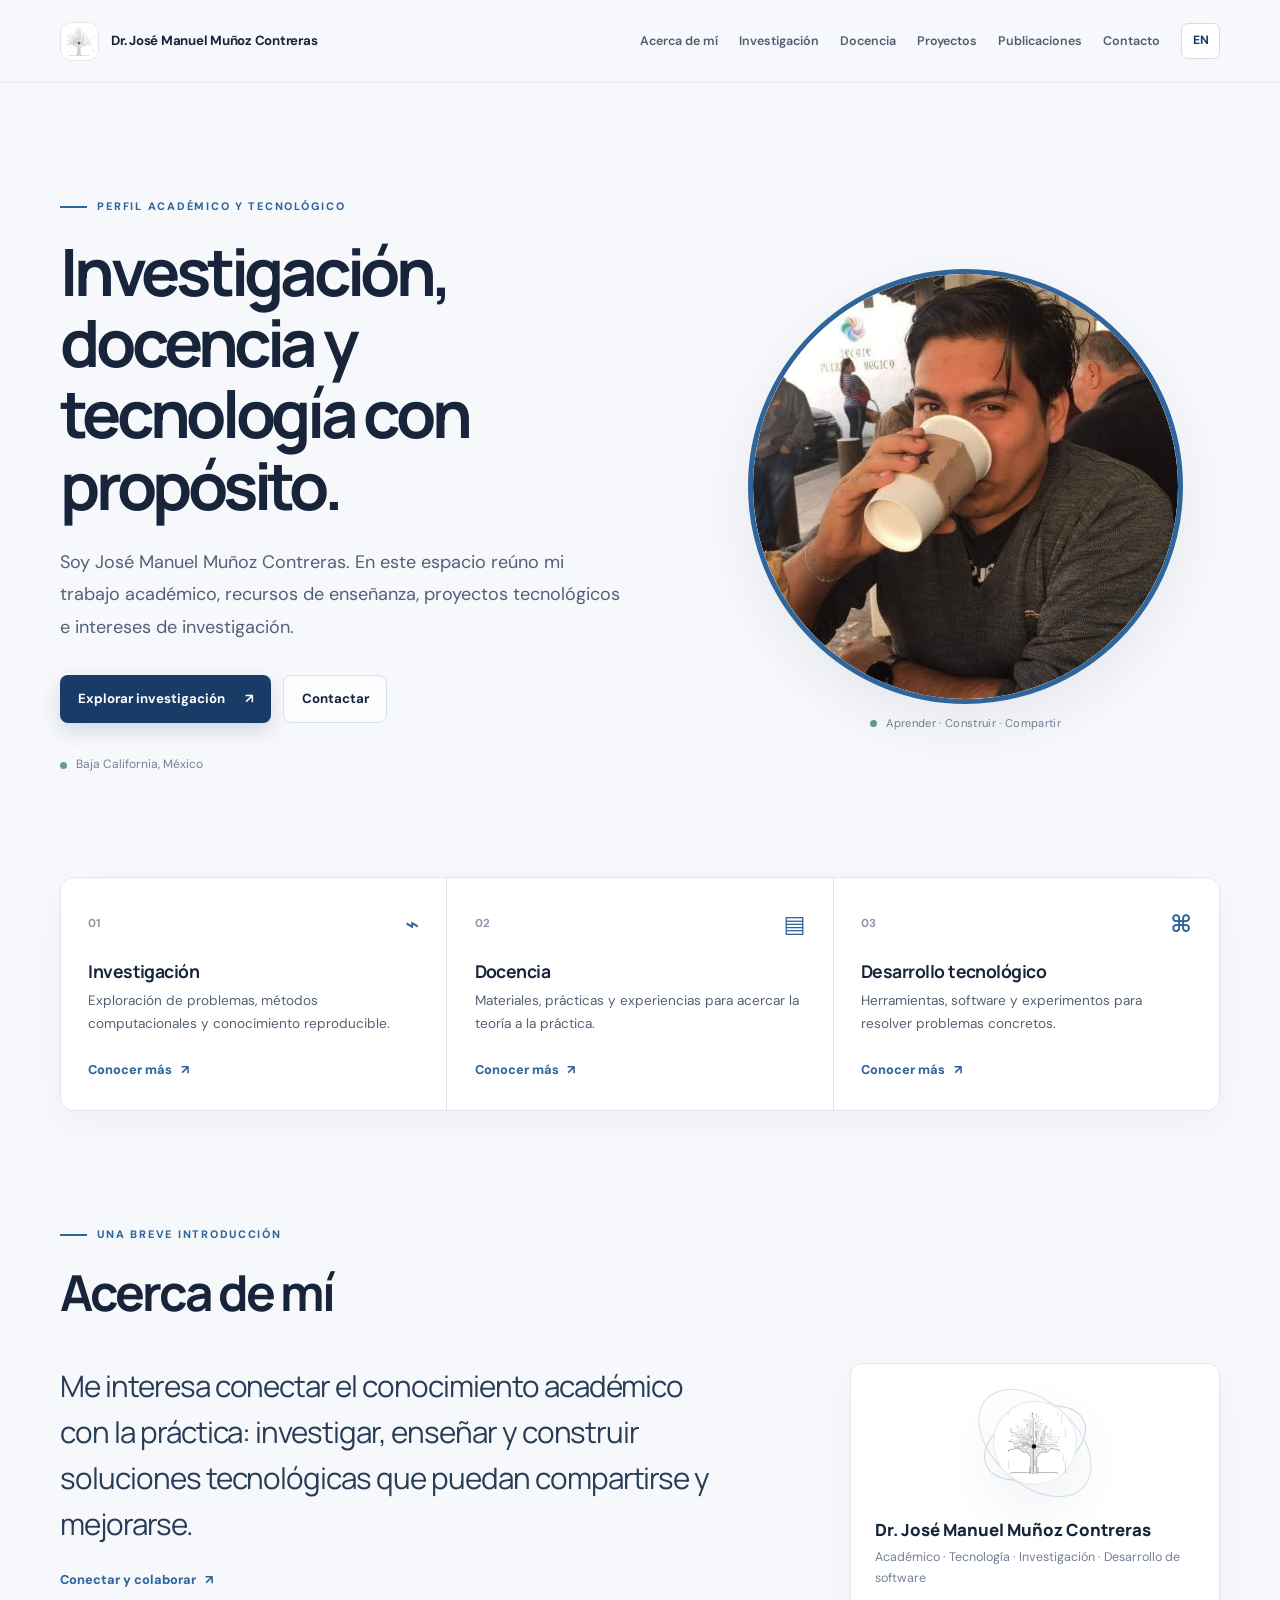
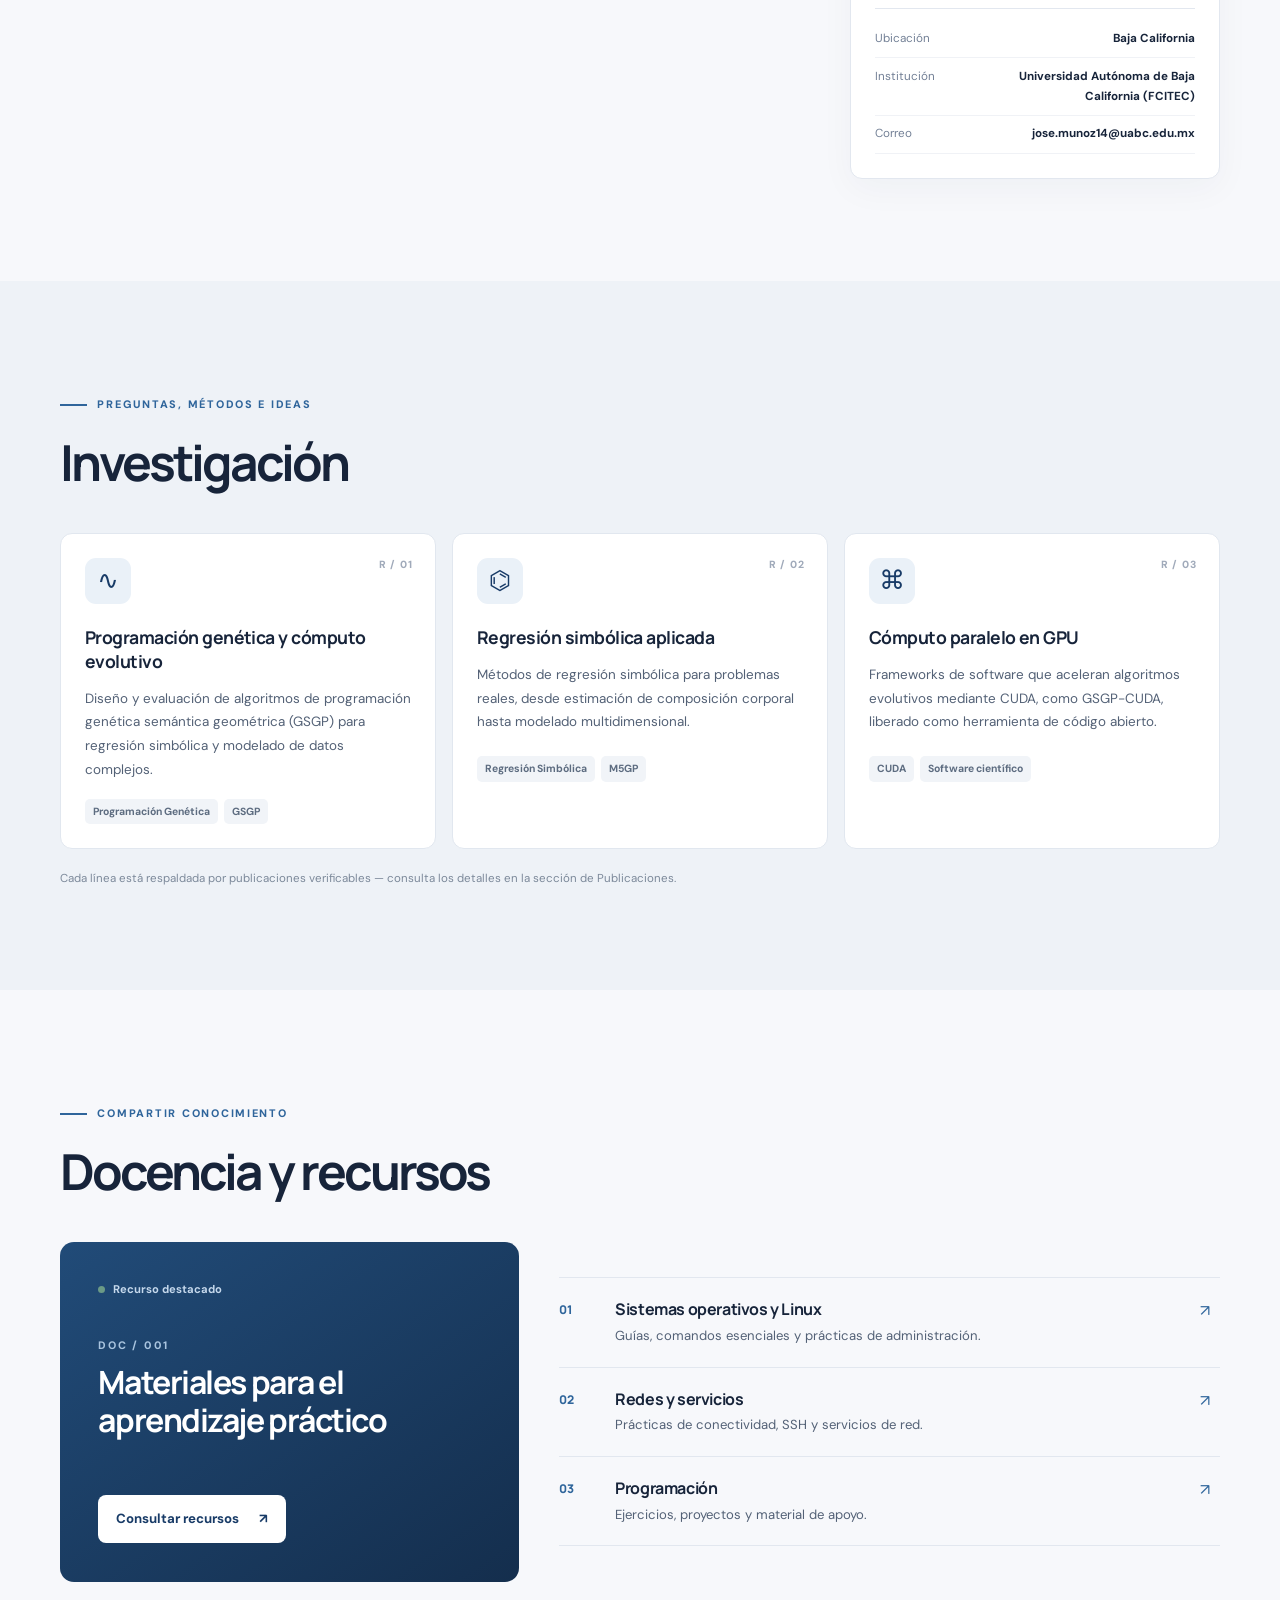
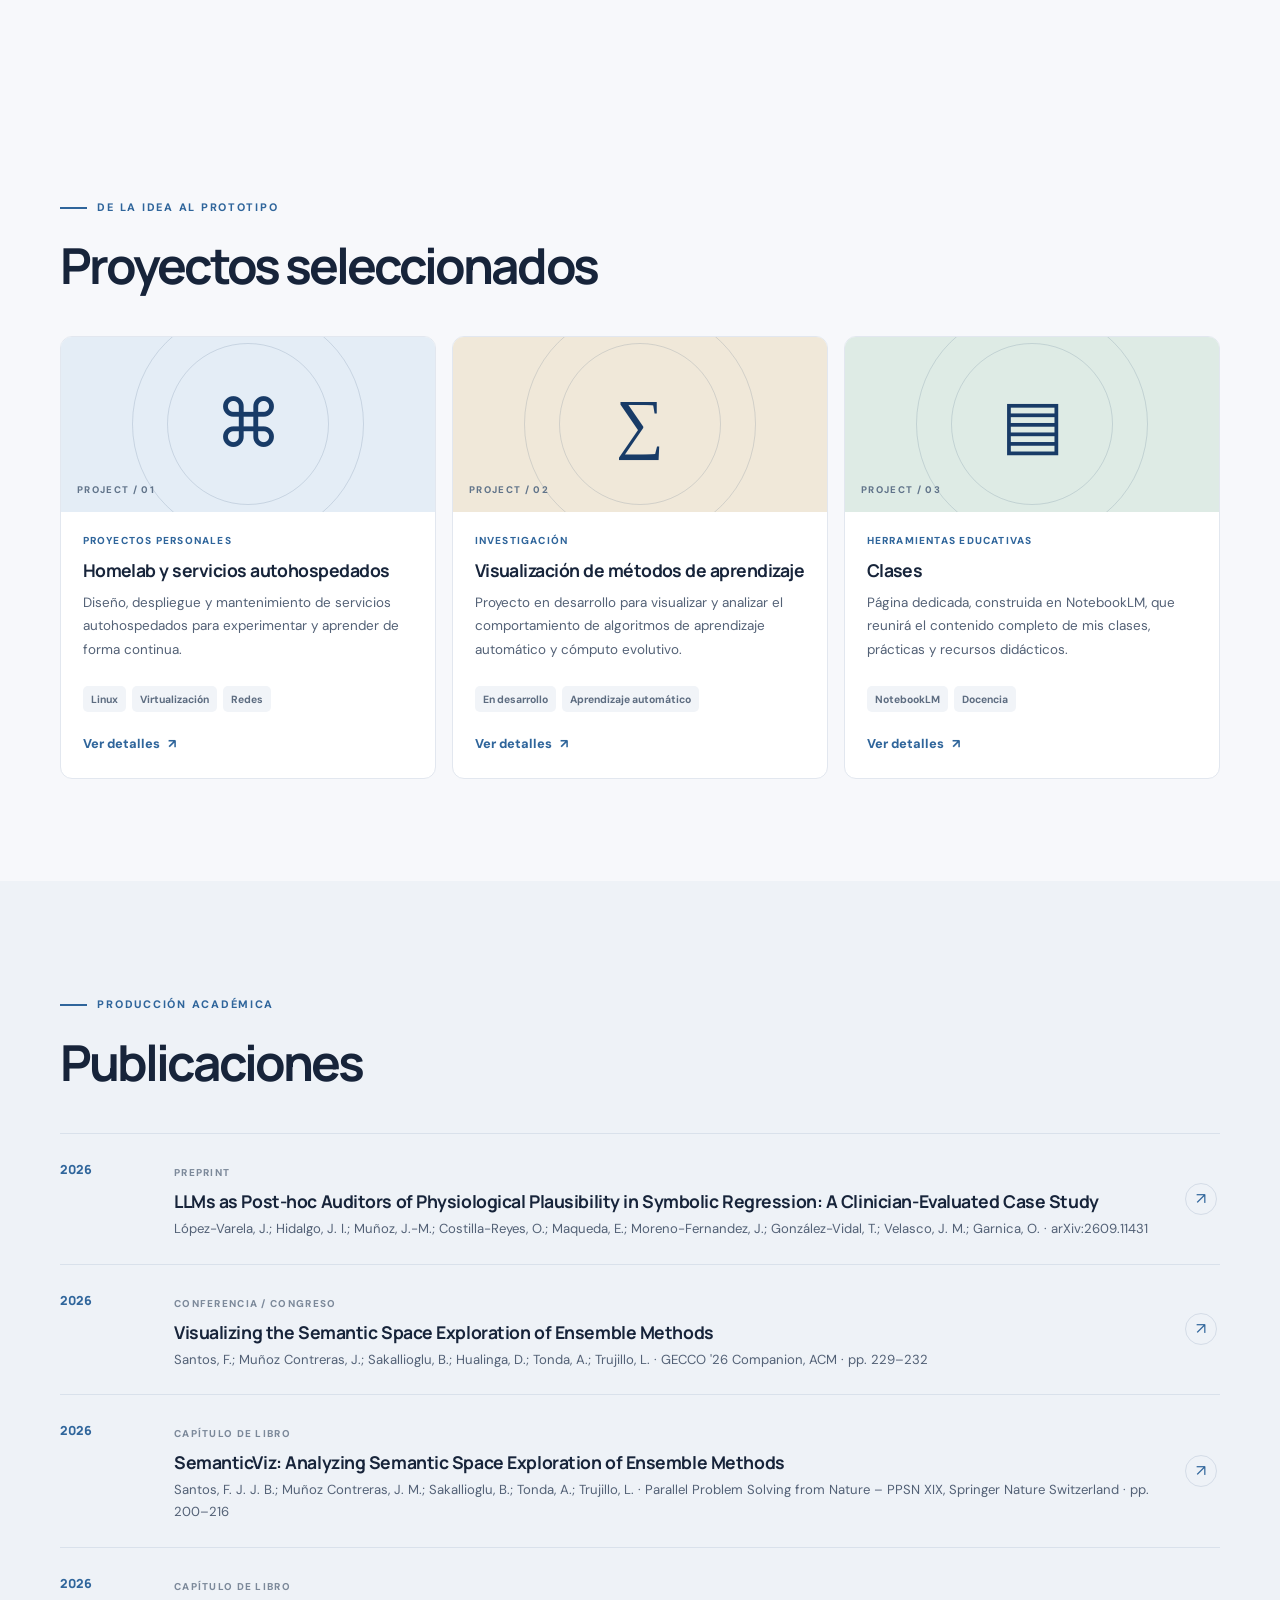
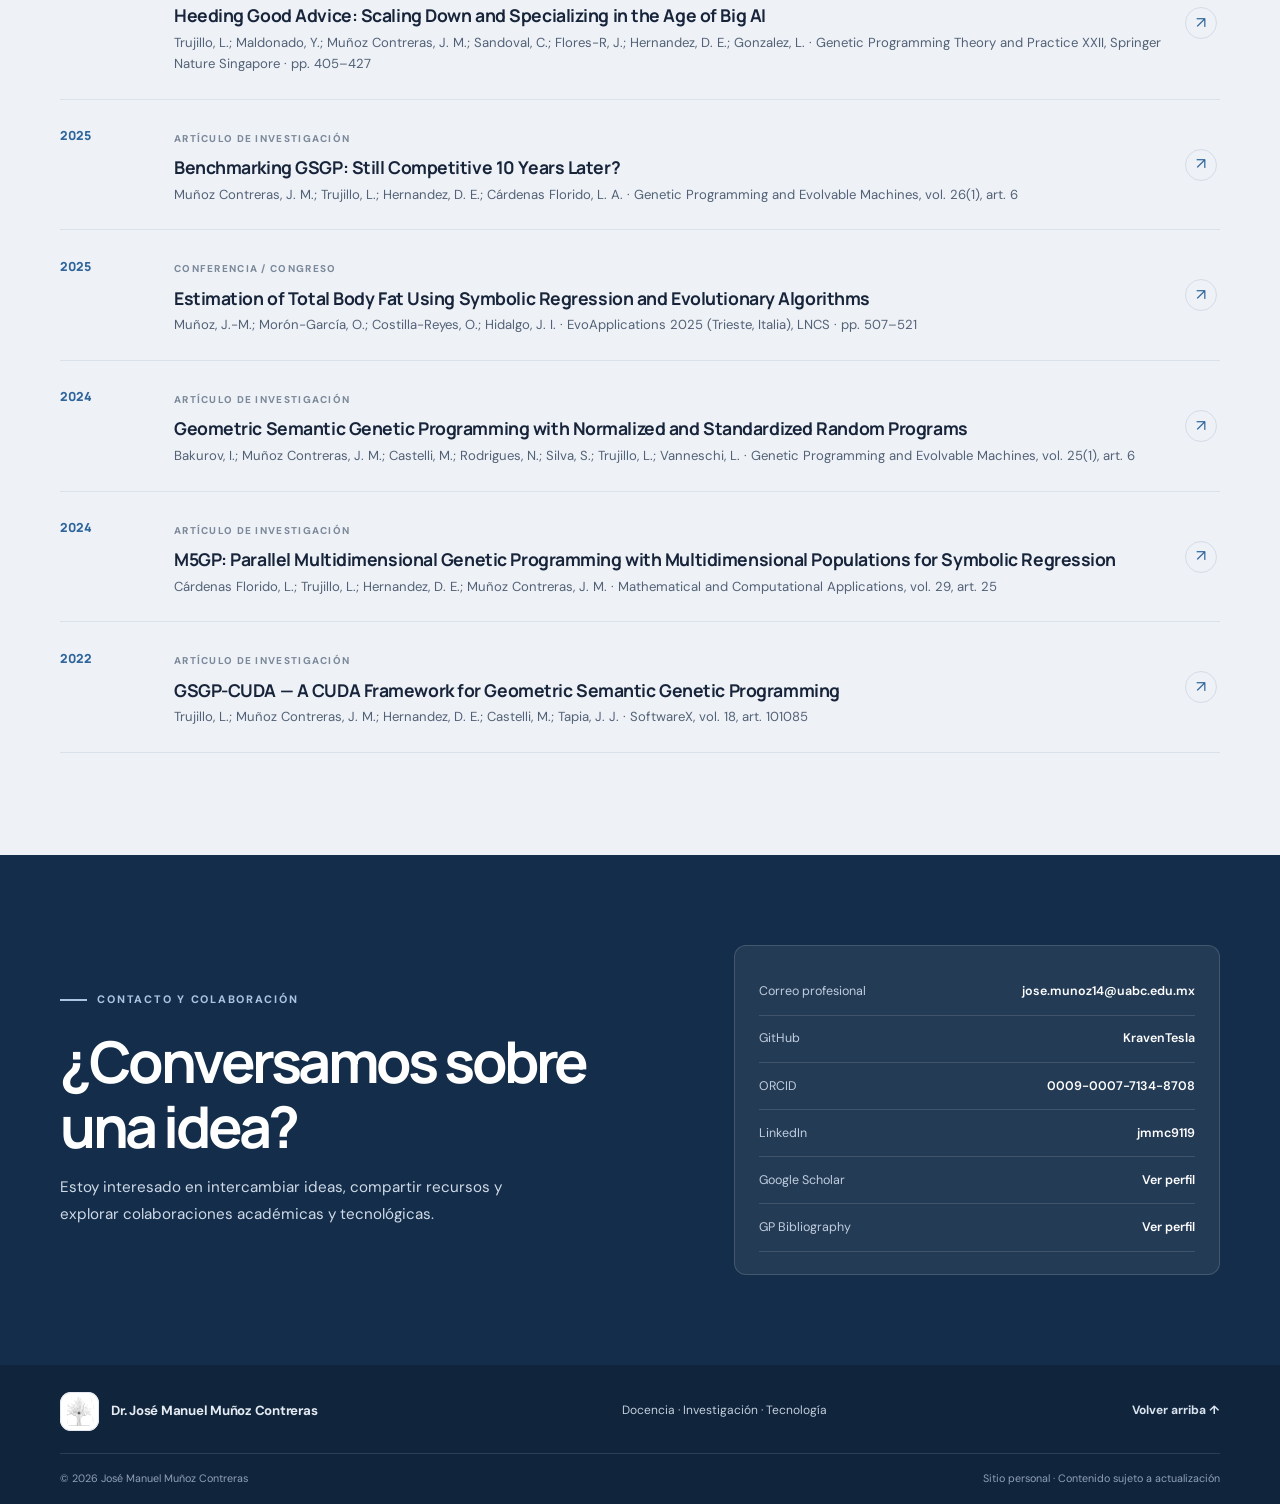
==== index.html @ 6b3ffa23 "Add files of my page" ====
<!doctype html>
<html lang="es">
<head>
  <meta charset="utf-8">
  <meta name="viewport" content="width=device-width, initial-scale=1">
  <meta name="description" content="Sitio académico personal de José Manuel Muñoz Contreras. Docencia, investigación, desarrollo y proyectos tecnológicos.">
  <meta name="theme-color" content="#f5f7fb">
  <link rel="icon" type="image/png" sizes="32x32" href="favicon-32.png">
  <link rel="icon" type="image/avif" href="logo.avif">
  <link rel="apple-touch-icon" href="apple-touch-icon.png">
  <title>José Manuel Muñoz Contreras | Académico e ingeniero</title>
  <link rel="preconnect" href="https://fonts.googleapis.com">
  <link rel="preconnect" href="https://fonts.gstatic.com" crossorigin>
  <link href="https://fonts.googleapis.com/css2?family=DM+Sans:wght@400;500;600;700&family=Manrope:wght@400;500;600;700;800&display=swap" rel="stylesheet">
  <link rel="stylesheet" href="styles.css">
  <script src="script.js" defer></script>
</head>
<body>
  <a class="skip-link" href="#main" data-i18n="skip">Saltar al contenido</a>
  <header class="site-header">
    <div class="nav-wrap">
      <a class="brand" href="#home" aria-label="Inicio">
        <img class="brand-mark" src="logo-square.png" alt="" width="39" height="39">
        <span class="brand-name"><b>Dr. José Manuel Muñoz Contreras</b></span>
      </a>
      <button class="menu-toggle" aria-label="Abrir menú" aria-expanded="false" aria-controls="primary-nav">
        <span></span><span></span><span></span>
      </button>
      <nav id="primary-nav" class="primary-nav" aria-label="Navegación principal">
        <a href="#about" data-i18n="navAbout">Acerca de mí</a>
        <a href="#research" data-i18n="navResearch">Investigación</a>
        <a href="#teaching" data-i18n="navTeaching">Docencia</a>
        <a href="#projects" data-i18n="navProjects">Proyectos</a>
        <a href="#publications" data-i18n="navPublications">Publicaciones</a>
        <a href="#contact" data-i18n="navContact">Contacto</a>
        <button id="language-toggle" class="language-toggle" type="button" aria-label="Switch language">EN</button>
      </nav>
    </div>
  </header>

  <main id="main">
    <section id="home" class="hero section-shell">
      <div class="hero-copy">
        <p class="eyebrow"><span class="eyebrow-line"></span><span data-i18n="heroEyebrow">Perfil académico y tecnológico</span></p>
        <h1 data-i18n="heroTitle">Investigación, docencia y tecnología con propósito.</h1>
        <p class="hero-lead" data-i18n="heroLead">Soy José Manuel Muñoz Contreras. En este espacio reúno mi trabajo académico, recursos de enseñanza, proyectos tecnológicos e intereses de investigación.</p>
        <div class="hero-actions">
          <a class="button button-primary" href="#research"><span data-i18n="exploreResearch">Explorar investigación</span><span aria-hidden="true">↗</span></a>
          <a class="button button-secondary" href="#contact" data-i18n="getInTouch">Contactar</a>
        </div>
        <div class="hero-meta">
          <span class="meta-dot"></span><span data-i18n="heroMeta">Baja California, México</span>
        </div>
      </div>
      <div class="hero-visual" aria-label="Fotografía de José Manuel Muñoz Contreras">
        <div class="visual-core visual-core-photo">
          <img class="hero-photo" src="jmmc.jpeg" alt="José Manuel Muñoz Contreras">
        </div>
        <div class="visual-note"><span class="note-dot"></span><span data-i18n="visualNote">Aprender · Construir · Compartir</span></div>
      </div>
    </section>

    <section class="pillars section-shell" aria-label="Áreas principales">
      <article class="pillar">
        <div class="pillar-top"><span class="pillar-number">01</span><span class="pillar-icon">⌁</span></div>
        <h2 data-i18n="pillar1Title">Investigación</h2>
        <p data-i18n="pillar1Text">Exploración de problemas, métodos computacionales y conocimiento reproducible.</p>
        <a href="#research" class="text-link"><span data-i18n="learnMore">Conocer más</span> <span>↗</span></a>
      </article>
      <article class="pillar">
        <div class="pillar-top"><span class="pillar-number">02</span><span class="pillar-icon">▤</span></div>
        <h2 data-i18n="pillar2Title">Docencia</h2>
        <p data-i18n="pillar2Text">Materiales, prácticas y experiencias para acercar la teoría a la práctica.</p>
        <a href="#teaching" class="text-link"><span data-i18n="learnMore">Conocer más</span> <span>↗</span></a>
      </article>
      <article class="pillar">
        <div class="pillar-top"><span class="pillar-number">03</span><span class="pillar-icon">⌘</span></div>
        <h2 data-i18n="pillar3Title">Desarrollo tecnológico</h2>
        <p data-i18n="pillar3Text">Herramientas, software y experimentos para resolver problemas concretos.</p>
        <a href="#projects" class="text-link"><span data-i18n="learnMore">Conocer más</span> <span>↗</span></a>
      </article>
    </section>

    <section id="about" class="content-section section-shell">
      <div class="section-heading">
        <p class="eyebrow"><span class="eyebrow-line"></span><span data-i18n="aboutEyebrow">Una breve introducción</span></p>
        <h2 data-i18n="aboutTitle">Acerca de mí</h2>
      </div>
      <div class="about-layout">
        <div class="about-main">
          <p class="large-copy" data-i18n="aboutLead">Me interesa conectar el conocimiento académico con la práctica: investigar, enseñar y construir soluciones tecnológicas que puedan compartirse y mejorarse.</p>
          <a class="text-link" href="#contact"><span data-i18n="connect">Conectar y colaborar</span> <span>↗</span></a>
        </div>
        <aside class="profile-panel">
          <div class="about-orbit" aria-hidden="true">
            <div class="orbit orbit-one"></div><div class="orbit orbit-two"></div>
            <div class="visual-core profile-badge">
              <img class="core-icon" src="logo-square.png" alt="Logotipo del sitio: árbol de circuitos">
            </div>
          </div>
          <p class="profile-name">Dr. José Manuel Muñoz Contreras</p>
          <p class="profile-role" data-i18n="profileRole">Académico · Tecnología · Investigación · Desarrollo de software</p>
          <div class="profile-rule"></div>
          <div class="profile-detail"><span data-i18n="locationLabel">Ubicación</span><b data-i18n="locationValue">Baja California</b></div>
          <div class="profile-detail"><span data-i18n="institutionLabel">Institución</span><b data-i18n="institutionValue">Universidad Autónoma de Baja California (FCITEC)</b></div>
          <div class="profile-detail"><span data-i18n="emailLabel">Correo</span><b><a href="mailto:jose.munoz14@uabc.edu.mx">jose.munoz14@uabc.edu.mx</a></b></div>
        </aside>
      </div>
    </section>

    <section id="research" class="content-section section-shell tinted-section">
      <div class="section-heading split-heading">
        <div><p class="eyebrow"><span class="eyebrow-line"></span><span data-i18n="researchEyebrow">Preguntas, métodos e ideas</span></p><h2 data-i18n="researchTitle">Investigación</h2></div>
      </div>
      <div class="research-grid">
        <article class="research-card">
          <span class="card-index">R / 01</span><div class="research-icon">∿</div>
          <h3 data-i18n="research1Title">Programación genética y cómputo evolutivo</h3>
          <p data-i18n="research1Text">Diseño y evaluación de algoritmos de programación genética semántica geométrica (GSGP) para regresión simbólica y modelado de datos complejos.</p>
          <div class="tag-list"><span>Programación Genética</span><span>GSGP</span></div>
        </article>
        <article class="research-card">
          <span class="card-index">R / 02</span><div class="research-icon">⌬</div>
          <h3 data-i18n="research2Title">Regresión simbólica aplicada</h3>
          <p data-i18n="research2Text">Métodos de regresión simbólica para problemas reales, desde estimación de composición corporal hasta modelado multidimensional.</p>
          <div class="tag-list"><span>Regresión Simbólica</span><span>M5GP</span></div>
        </article>
        <article class="research-card">
          <span class="card-index">R / 03</span><div class="research-icon">⌘</div>
          <h3 data-i18n="research3Title">Cómputo paralelo en GPU</h3>
          <p data-i18n="research3Text">Frameworks de software que aceleran algoritmos evolutivos mediante CUDA, como GSGP-CUDA, liberado como herramienta de código abierto.</p>
          <div class="tag-list"><span>CUDA</span><span>Software científico</span></div>
        </article>
      </div>
      <p class="section-footnote" data-i18n="researchFootnote">Cada línea está respaldada por publicaciones verificables — consulta los detalles en la sección de Publicaciones.</p>
    </section>

    <section id="teaching" class="content-section section-shell">
      <div class="section-heading">
        <p class="eyebrow"><span class="eyebrow-line"></span><span data-i18n="teachingEyebrow">Compartir conocimiento</span></p>
        <h2 data-i18n="teachingTitle">Docencia y recursos</h2>
      </div>
      <div class="teaching-layout">
        <div class="teaching-feature">
          <div class="feature-label"><span class="feature-dot"></span><span data-i18n="featuredResource">Recurso destacado</span></div>
          <p class="feature-code">DOC / 001</p>
          <h3 data-i18n="teachingFeatureTitle">Materiales para el aprendizaje práctico</h3>
          <a class="button button-light" href="#contact"><span data-i18n="viewResources">Consultar recursos</span><span>↗</span></a>
        </div>
        <div class="course-list">
          <article class="course-item"><span class="course-number">01</span><div><h3 data-i18n="course1Title">Sistemas operativos y Linux</h3><p data-i18n="course1Text">Guías, comandos esenciales y prácticas de administración.</p></div><span class="course-arrow">↗</span></article>
          <article class="course-item"><span class="course-number">02</span><div><h3 data-i18n="course2Title">Redes y servicios</h3><p data-i18n="course2Text">Prácticas de conectividad, SSH y servicios de red.</p></div><span class="course-arrow">↗</span></article>
          <article class="course-item"><span class="course-number">03</span><div><h3 data-i18n="course3Title">Programación</h3><p data-i18n="course3Text">Ejercicios, proyectos y material de apoyo.</p></div><span class="course-arrow">↗</span></article>
        </div>
      </div>
    </section>

    <section id="projects" class="content-section section-shell">
      <div class="section-heading split-heading">
        <div><p class="eyebrow"><span class="eyebrow-line"></span><span data-i18n="projectsEyebrow">De la idea al prototipo</span></p><h2 data-i18n="projectsTitle">Proyectos seleccionados</h2></div>
      </div>
      <div class="project-grid">
        <article class="project-card">
          <div class="project-visual project-visual-blue"><span class="project-glyph">⌘</span><span class="project-type">PROJECT / 01</span></div>
          <div class="project-body"><p class="project-category" data-i18n="projectCategory1">Proyectos personales</p><h3 data-i18n="project1Title">Homelab y servicios autohospedados</h3><p data-i18n="project1Text">Diseño, despliegue y mantenimiento de servicios autohospedados para experimentar y aprender de forma continua.</p><div class="tag-list"><span>Linux</span><span>Virtualización</span><span>Redes</span></div><a href="#contact" class="text-link"><span data-i18n="projectDetails">Ver detalles</span> <span>↗</span></a></div>
        </article>
        <article class="project-card">
          <div class="project-visual project-visual-sand"><span class="project-glyph">∑</span><span class="project-type">PROJECT / 02</span></div>
          <div class="project-body"><p class="project-category" data-i18n="projectCategory2">Investigación</p><h3 data-i18n="project2Title">Visualización de métodos de aprendizaje</h3><p data-i18n="project2Text">Proyecto en desarrollo para visualizar y analizar el comportamiento de algoritmos de aprendizaje automático y cómputo evolutivo.</p><div class="tag-list"><span>En desarrollo</span><span>Aprendizaje automático</span></div><a href="#contact" class="text-link"><span data-i18n="projectDetails">Ver detalles</span> <span>↗</span></a></div>
        </article>
        <article class="project-card">
          <div class="project-visual project-visual-green"><span class="project-glyph">▤</span><span class="project-type">PROJECT / 03</span></div>
          <div class="project-body"><p class="project-category" data-i18n="projectCategory3">Herramientas educativas</p><h3 data-i18n="project3Title">Clases</h3><p data-i18n="project3Text">Página dedicada, construida en NotebookLM, que reunirá el contenido completo de mis clases, prácticas y recursos didácticos.</p><div class="tag-list"><span>NotebookLM</span><span>Docencia</span></div><a href="#contact" class="text-link"><span data-i18n="projectDetails">Ver detalles</span> <span>↗</span></a></div>
        </article>
      </div>
    </section>

    <section id="publications" class="content-section section-shell tinted-section">
      <div class="section-heading split-heading">
        <div><p class="eyebrow"><span class="eyebrow-line"></span><span data-i18n="publicationsEyebrow">Producción académica</span></p><h2 data-i18n="publicationsTitle">Publicaciones</h2></div>
      </div>
      <div class="publication-list">
        <article class="publication-item"><div class="publication-year">2026</div><div class="publication-content"><span class="publication-kind" data-i18n="pubTypePreprint">PREPRINT</span><h3>LLMs as Post-hoc Auditors of Physiological Plausibility in Symbolic Regression: A Clinician-Evaluated Case Study</h3><p>López-Varela, J.; Hidalgo, J. I.; Muñoz, J.-M.; Costilla-Reyes, O.; Maqueda, E.; Moreno-Fernandez, J.; González-Vidal, T.; Velasco, J. M.; Garnica, O. · arXiv:2609.11431</p></div><a href="https://arxiv.org/abs/2609.11431" class="publication-link" aria-label="Enlace de publicación" target="_blank" rel="noopener">↗</a></article>
        <article class="publication-item"><div class="publication-year">2026</div><div class="publication-content"><span class="publication-kind" data-i18n="pubTypeConference">CONFERENCIA / CONGRESO</span><h3>Visualizing the Semantic Space Exploration of Ensemble Methods</h3><p>Santos, F.; Muñoz Contreras, J.; Sakallioglu, B.; Hualinga, D.; Tonda, A.; Trujillo, L. · GECCO '26 Companion, ACM · pp. 229–232</p></div><a href="https://doi.org/10.1145/3795101.3805402" class="publication-link" aria-label="Enlace de publicación" target="_blank" rel="noopener">↗</a></article>
        <article class="publication-item"><div class="publication-year">2026</div><div class="publication-content"><span class="publication-kind" data-i18n="pubTypeChapter">CAPÍTULO DE LIBRO</span><h3>SemanticViz: Analyzing Semantic Space Exploration of Ensemble Methods</h3><p>Santos, F. J. J. B.; Muñoz Contreras, J. M.; Sakallioglu, B.; Tonda, A.; Trujillo, L. · Parallel Problem Solving from Nature – PPSN XIX, Springer Nature Switzerland · pp. 200–216</p></div><a href="https://doi.org/10.1007/978-3-032-36229-2_13" class="publication-link" aria-label="Enlace de publicación" target="_blank" rel="noopener">↗</a></article>
        <article class="publication-item"><div class="publication-year">2026</div><div class="publication-content"><span class="publication-kind" data-i18n="pubTypeChapter">CAPÍTULO DE LIBRO</span><h3>Heeding Good Advice: Scaling Down and Specializing in the Age of Big AI</h3><p>Trujillo, L.; Maldonado, Y.; Muñoz Contreras, J. M.; Sandoval, C.; Flores-R, J.; Hernandez, D. E.; Gonzalez, L. · Genetic Programming Theory and Practice XXII, Springer Nature Singapore · pp. 405–427</p></div><a href="https://doi.org/10.1007/978-981-95-6398-2_20" class="publication-link" aria-label="Enlace de publicación" target="_blank" rel="noopener">↗</a></article>
        <article class="publication-item"><div class="publication-year">2025</div><div class="publication-content"><span class="publication-kind" data-i18n="pubTypeArticle">ARTÍCULO DE INVESTIGACIÓN</span><h3>Benchmarking GSGP: Still Competitive 10 Years Later?</h3><p>Muñoz Contreras, J. M.; Trujillo, L.; Hernandez, D. E.; Cárdenas Florido, L. A. · Genetic Programming and Evolvable Machines, vol. 26(1), art. 6</p></div><a href="https://doi.org/10.1007/s10710-024-09504-3" class="publication-link" aria-label="Enlace de publicación" target="_blank" rel="noopener">↗</a></article>
        <article class="publication-item"><div class="publication-year">2025</div><div class="publication-content"><span class="publication-kind" data-i18n="pubTypeConference">CONFERENCIA / CONGRESO</span><h3>Estimation of Total Body Fat Using Symbolic Regression and Evolutionary Algorithms</h3><p>Muñoz, J.-M.; Morón-García, O.; Costilla-Reyes, O.; Hidalgo, J. I. · EvoApplications 2025 (Trieste, Italia), LNCS · pp. 507–521</p></div><a href="https://doi.org/10.1007/978-3-031-90065-5_31" class="publication-link" aria-label="Enlace de publicación" target="_blank" rel="noopener">↗</a></article>
        <article class="publication-item"><div class="publication-year">2024</div><div class="publication-content"><span class="publication-kind" data-i18n="pubTypeArticle">ARTÍCULO DE INVESTIGACIÓN</span><h3>Geometric Semantic Genetic Programming with Normalized and Standardized Random Programs</h3><p>Bakurov, I.; Muñoz Contreras, J. M.; Castelli, M.; Rodrigues, N.; Silva, S.; Trujillo, L.; Vanneschi, L. · Genetic Programming and Evolvable Machines, vol. 25(1), art. 6</p></div><a href="https://doi.org/10.1007/s10710-024-09479-1" class="publication-link" aria-label="Enlace de publicación" target="_blank" rel="noopener">↗</a></article>
        <article class="publication-item"><div class="publication-year">2024</div><div class="publication-content"><span class="publication-kind" data-i18n="pubTypeArticle">ARTÍCULO DE INVESTIGACIÓN</span><h3>M5GP: Parallel Multidimensional Genetic Programming with Multidimensional Populations for Symbolic Regression</h3><p>Cárdenas Florido, L.; Trujillo, L.; Hernandez, D. E.; Muñoz Contreras, J. M. · Mathematical and Computational Applications, vol. 29, art. 25</p></div><a href="https://doi.org/10.3390/mca29020025" class="publication-link" aria-label="Enlace de publicación" target="_blank" rel="noopener">↗</a></article>
        <article class="publication-item"><div class="publication-year">2022</div><div class="publication-content"><span class="publication-kind" data-i18n="pubTypeArticle">ARTÍCULO DE INVESTIGACIÓN</span><h3>GSGP-CUDA — A CUDA Framework for Geometric Semantic Genetic Programming</h3><p>Trujillo, L.; Muñoz Contreras, J. M.; Hernandez, D. E.; Castelli, M.; Tapia, J. J. · SoftwareX, vol. 18, art. 101085</p></div><a href="https://doi.org/10.1016/j.softx.2022.101085" class="publication-link" aria-label="Enlace de publicación" target="_blank" rel="noopener">↗</a></article>
      </div>
    </section>

    <section id="contact" class="contact-section section-shell">
      <div class="contact-copy">
        <p class="eyebrow eyebrow-light"><span class="eyebrow-line"></span><span data-i18n="contactEyebrow">Contacto y colaboración</span></p>
        <h2 data-i18n="contactTitle">¿Conversamos sobre una idea?</h2>
        <p data-i18n="contactText">Estoy interesado en intercambiar ideas, compartir recursos y explorar colaboraciones académicas y tecnológicas.</p>
      </div>
      <div class="contact-panel">
        <div class="contact-row"><span data-i18n="contactEmailLabel">Correo profesional</span><b><a href="mailto:jose.munoz14@uabc.edu.mx">jose.munoz14@uabc.edu.mx</a></b></div>
        <div class="contact-row"><span>GitHub</span><b><a href="https://github.com/KravenTesla" target="_blank" rel="noopener">KravenTesla</a></b></div>
        <div class="contact-row"><span>ORCID</span><b><a href="https://orcid.org/0009-0007-7134-8708" target="_blank" rel="noopener">0009-0007-7134-8708</a></b></div>
        <div class="contact-row"><span>LinkedIn</span><b><a href="https://mx.linkedin.com/in/jmmc9119" target="_blank" rel="noopener">jmmc9119</a></b></div>
        <div class="contact-row"><span>Google Scholar</span><b><a href="https://scholar.google.com/citations?user=FcmX2hYAAAAJ" target="_blank" rel="noopener">Ver perfil</a></b></div>
        <div class="contact-row"><span>GP Bibliography</span><b><a href="https://gpbib.cs.ucl.ac.uk/gp-html/JoseManuelMunozContreras.html" target="_blank" rel="noopener">Ver perfil</a></b></div>
      </div>
    </section>
  </main>

  <footer class="site-footer">
    <div class="footer-inner"><a class="brand footer-brand" href="#home"><img class="brand-mark" src="logo-square.png" alt="" width="39" height="39"><span class="brand-name"><b>Dr. José Manuel Muñoz Contreras</b></span></a><p data-i18n="footerText">Docencia · Investigación · Tecnología</p><a href="#home" class="back-top"><span data-i18n="backTop">Volver arriba</span> ↑</a></div>
    <div class="footer-bottom"><span>© <span id="current-year"></span> José Manuel Muñoz Contreras</span><span data-i18n="footerDisclaimer">Sitio personal · Contenido sujeto a actualización</span></div>
  </footer>
</body>
</html>
---- styles.css ----
:root {
  --ink: #17243a;
  --ink-soft: #536176;
  --muted: #738096;
  --paper: #f7f8fb;
  --white: #ffffff;
  --line: #e2e7ef;
  --navy: #183b67;
  --blue: #2f659b;
  --blue-soft: #eaf1f8;
  --sand: #f0e8d9;
  --green: #dcebe4;
  --serif: Georgia, "Times New Roman", serif;
  --sans: "DM Sans", system-ui, sans-serif;
  --display: "Manrope", "DM Sans", sans-serif;
  --shadow: 0 20px 55px rgba(25, 47, 77, .08);
}
* { box-sizing: border-box; }
html { scroll-behavior: smooth; scroll-padding-top: 92px; }
body { margin: 0; overflow-x: hidden; color: var(--ink); background: var(--paper); font-family: var(--sans); line-height: 1.65; -webkit-font-smoothing: antialiased; }
a { color: inherit; text-decoration: none; }
button { font: inherit; }
::selection { background: #d8e6f4; color: var(--ink); }
.skip-link { position: absolute; left: 1rem; top: -4rem; z-index: 100; background: white; padding: .75rem 1rem; border-radius: .5rem; }
.skip-link:focus { top: 1rem; }
.site-header { position: sticky; top: 0; z-index: 50; background: rgba(247,248,251,.92); border-bottom: 1px solid rgba(226,231,239,.8); backdrop-filter: blur(18px); }
.nav-wrap, .section-shell, .footer-inner, .footer-bottom { width: min(1160px, calc(100% - 48px)); margin-inline: auto; }
.nav-wrap { min-height: 82px; display: flex; align-items: center; justify-content: space-between; gap: 2rem; }
.brand { display: inline-flex; align-items: center; gap: .75rem; flex-shrink: 0; }
.brand-mark { width: 39px; height: 39px; padding: 5px; background: var(--white); border-radius: 11px; box-shadow: inset 0 0 0 1px var(--line); object-fit: contain; }
.brand-name { display: grid; font-size: .77rem; line-height: 1.35; letter-spacing: -.02em; color: #536176; }
.brand-name b { font-size: .83rem; color: var(--ink); font-weight: 700; }
.primary-nav { display: flex; align-items: center; gap: clamp(.75rem, 1.65vw, 1.55rem); }
.primary-nav a { color: #4e5d72; font-size: .78rem; font-weight: 600; transition: color .2s; }
.primary-nav a:hover, .primary-nav a:focus-visible { color: var(--blue); }
.language-toggle { border: 1px solid #d4dce7; background: white; border-radius: 7px; padding: .42rem .65rem; color: var(--navy); font-size: .75rem; font-weight: 800; cursor: pointer; }
.menu-toggle { display: none; }
.hero { display: grid; grid-template-columns: 1.05fr .95fr; align-items: center; gap: clamp(3rem, 7vw, 6.5rem); padding-top: clamp(5rem, 9vw, 8.5rem); padding-bottom: clamp(5rem, 8vw, 7rem); min-height: 620px; }
.eyebrow { display: flex; align-items: center; gap: .65rem; margin: 0 0 1.25rem; color: var(--blue); text-transform: uppercase; font-size: .68rem; font-weight: 800; letter-spacing: .16em; }
.eyebrow-line { display: inline-block; width: 27px; height: 2px; background: currentColor; }
.hero h1 { max-width: 670px; margin: 0; font-family: var(--display); font-size: clamp(2.75rem, 5.1vw, 4.75rem); line-height: 1.09; letter-spacing: -.065em; font-weight: 700; }
.hero-lead { max-width: 560px; margin: 1.55rem 0 0; color: var(--ink-soft); font-size: clamp(1rem, 1.5vw, 1.13rem); line-height: 1.8; }
.hero-actions { display: flex; flex-wrap: wrap; gap: .75rem; margin-top: 2rem; }
.button { display: inline-flex; align-items: center; justify-content: center; gap: 1.25rem; min-height: 48px; padding: .75rem 1.1rem; border-radius: 8px; font-size: .83rem; font-weight: 700; transition: transform .2s, box-shadow .2s, background .2s; }
.button:hover { transform: translateY(-2px); }
.button-primary { background: var(--navy); color: white; box-shadow: 0 8px 20px rgba(24,59,103,.16); }
.button-primary:hover { background: #214e7e; box-shadow: 0 12px 26px rgba(24,59,103,.2); }
.button-secondary { border: 1px solid #d8e0e9; background: rgba(255,255,255,.6); color: var(--ink); }
.hero-meta { display: flex; align-items: center; gap: .55rem; margin-top: 2rem; color: var(--muted); font-size: .75rem; }
.meta-dot, .feature-dot, .note-dot { display: inline-block; width: 7px; height: 7px; border-radius: 50%; background: #6b9a86; }
.hero-visual { position: relative; min-height: clamp(380px, 40vw, 520px); display: grid; place-items: center; isolation: isolate; }
.visual-core { position: relative; z-index: 2; width: 168px; height: 168px; border-radius: 50%; display: flex; align-items: center; justify-content: center; background: var(--white); box-shadow: var(--shadow), inset 0 0 0 1px var(--line); }
.core-icon { width: 74%; height: 74%; object-fit: contain; }
.visual-core-photo { width: clamp(280px, 34vw, 460px); height: clamp(280px, 34vw, 460px); border: 5px solid var(--blue); box-shadow: var(--shadow); overflow: hidden; }
.hero-photo { width: 100%; height: 100%; object-fit: cover; border-radius: 50%; display: block; }
.visual-note { position: absolute; bottom: 2%; display: flex; align-items: center; gap: .55rem; color: var(--muted); font-size: .7rem; letter-spacing: .03em; }
.about-orbit { position: relative; width: 110px; height: 110px; margin: 0 auto 1.1rem; display: grid; place-items: center; isolation: isolate; }
.orbit { position: absolute; border: 1px solid #c7d6e6; border-radius: 50%; transform: rotate(-25deg); }
.about-orbit .orbit-one { width: 108px; height: 66px; }
.about-orbit .orbit-two { width: 132px; height: 84px; transform: rotate(42deg); border-color: #d8e1ec; }
.about-orbit .profile-badge { width: 84px; height: 84px; }
@media (prefers-reduced-motion: no-preference) {
  .about-orbit .orbit-one { animation: orbit-spin-one 18s linear infinite; }
  .about-orbit .orbit-two { animation: orbit-spin-two 24s linear infinite; }
}
@keyframes orbit-spin-one { from { transform: rotate(-25deg); } to { transform: rotate(335deg); } }
@keyframes orbit-spin-two { from { transform: rotate(42deg); } to { transform: rotate(-318deg); } }
.pillars { display: grid; grid-template-columns: repeat(3, 1fr); gap: 1px; background: var(--line); border: 1px solid var(--line); border-radius: 14px; overflow: hidden; box-shadow: 0 12px 35px rgba(25,47,77,.04); }
.pillar { padding: 1.65rem 1.7rem 1.75rem; background: white; min-height: 220px; }
.pillar-top { display: flex; align-items: center; justify-content: space-between; color: #8a96a8; font-size: .72rem; font-weight: 700; }
.pillar-icon { font-size: 1.45rem; color: var(--blue); }
.pillar h2 { margin: 1rem 0 .45rem; font: 700 1.1rem var(--display); letter-spacing: -.03em; }
.pillar p { min-height: 48px; margin: 0 0 1.1rem; color: var(--ink-soft); font-size: .85rem; line-height: 1.65; }
.text-link { display: inline-flex; align-items: center; gap: .55rem; color: var(--blue); font-size: .8rem; font-weight: 800; }
.text-link span:last-child { transition: transform .2s; }
.text-link:hover span:last-child { transform: translate(3px,-3px); }
.content-section { padding-top: clamp(5rem, 9vw, 8rem); padding-bottom: clamp(5rem, 8vw, 7rem); }
.section-heading { max-width: 690px; margin-bottom: 2.6rem; }
.section-heading h2 { margin: 0; font: 700 clamp(2rem, 4vw, 3.1rem)/1.15 var(--display); letter-spacing: -.06em; }
.section-intro { max-width: 480px; margin: .9rem 0 0; color: var(--ink-soft); font-size: .95rem; line-height: 1.8; }
.split-heading { max-width: none; display: flex; align-items: end; justify-content: space-between; gap: 2rem; }
.split-heading .section-intro { margin: 0 0 .25rem; }
.about-layout { display: grid; grid-template-columns: 1.3fr .7fr; gap: clamp(3rem, 8vw, 8rem); align-items: start; }
.about-main { max-width: 660px; }
.large-copy { margin: 0 0 1.2rem; color: #273c57; font: 400 clamp(1.35rem, 2.5vw, 1.85rem)/1.55 var(--display); letter-spacing: -.035em; }
.about-main > p:not(.large-copy) { margin: 0 0 1.5rem; color: var(--ink-soft); line-height: 1.9; font-size: .94rem; }
.profile-panel { padding: 1.5rem; background: white; border: 1px solid var(--line); border-radius: 12px; box-shadow: 0 10px 35px rgba(25,47,77,.04); }
.profile-name { margin: 0; font-weight: 800; font-family: var(--display); font-size: 1.05rem; }
.profile-role { margin: .25rem 0 1.2rem; color: var(--muted); font-size: .78rem; }
.profile-rule { height: 1px; background: var(--line); margin-bottom: .75rem; }
.profile-detail { display: flex; justify-content: space-between; gap: 1rem; padding: .55rem 0; font-size: .73rem; border-bottom: 1px solid #f0f2f6; }
.profile-detail span { color: var(--muted); }
.profile-detail b { max-width: 62%; text-align: right; font-weight: 700; overflow-wrap: anywhere; }
.tinted-section { background: #eef2f7; width: 100%; max-width: none; padding-left: max(24px, calc((100% - 1160px) / 2)); padding-right: max(24px, calc((100% - 1160px) / 2)); }
.research-grid { display: grid; grid-template-columns: repeat(3, 1fr); gap: 1rem; }
.research-card { position: relative; padding: 1.5rem; background: white; border: 1px solid #e1e7ef; border-radius: 12px; min-width: 0; }
.card-index { position: absolute; top: 1.4rem; right: 1.4rem; color: #a0aaba; font-size: .65rem; font-weight: 800; letter-spacing: .1em; }
.research-icon { display: grid; place-items: center; width: 46px; height: 46px; border-radius: 11px; background: var(--blue-soft); color: var(--navy); font-size: 1.6rem; }
.research-card h3 { margin: 1.4rem 0 .65rem; font: 700 1.1rem/1.35 var(--display); letter-spacing: -.03em; }
.research-card p, .project-body > p:not(.project-category) { min-height: 75px; color: var(--ink-soft); font-size: .84rem; line-height: 1.75; }
.tag-list { display: flex; flex-wrap: wrap; gap: .4rem; margin-top: 1.1rem; }
.tag-list span { padding: .27rem .5rem; border-radius: 5px; background: #f1f4f8; color: #5d6c80; font-size: .65rem; font-weight: 700; }
.section-footnote { margin: 1.2rem 0 0; color: #7c899a; font-size: .72rem; }
.teaching-layout { display: grid; grid-template-columns: .82fr 1.18fr; gap: 2.5rem; align-items: stretch; }
.teaching-feature { display: flex; flex-direction: column; align-items: start; padding: clamp(1.5rem, 3vw, 2.4rem); border-radius: 14px; color: white; background: linear-gradient(145deg, #214b78, #142e4d); min-height: 340px; }
.feature-label { display: flex; align-items: center; gap: .5rem; color: #c5d8ec; font-size: .7rem; font-weight: 700; }
.feature-code { margin: 2.4rem 0 .5rem; color: #a9c4df; font-size: .68rem; font-weight: 800; letter-spacing: .16em; }
.teaching-feature h3 { margin: 0; max-width: 350px; font: 700 clamp(1.5rem, 2.5vw, 2rem)/1.2 var(--display); letter-spacing: -.045em; }
.teaching-feature > p:not(.feature-code) { margin: .8rem 0 1.4rem; color: #d4e0ec; font-size: .86rem; }
.button-light { margin-top: auto; background: white; color: var(--navy); }
.course-list { display: flex; flex-direction: column; justify-content: center; }
.course-item { display: grid; grid-template-columns: 40px 1fr 20px; align-items: start; gap: 1rem; padding: 1.25rem 0; border-bottom: 1px solid var(--line); }
.course-item:first-child { border-top: 1px solid var(--line); }
.course-number { color: var(--blue); font: 800 .75rem var(--display); padding-top: .2rem; }
.course-item h3 { margin: 0; font: 700 1rem var(--display); letter-spacing: -.025em; }
.course-item p { margin: .3rem 0 0; color: var(--ink-soft); font-size: .82rem; }
.course-arrow { color: var(--blue); }
.project-grid { display: grid; grid-template-columns: repeat(3, 1fr); gap: 1rem; }
.project-card { overflow: hidden; background: white; border: 1px solid var(--line); border-radius: 12px; transition: transform .2s, box-shadow .2s; }
.project-card:hover { transform: translateY(-4px); box-shadow: var(--shadow); }
.project-visual { height: 175px; position: relative; display: grid; place-items: center; overflow: hidden; }
.project-visual::before, .project-visual::after { content: ""; position: absolute; border: 1px solid rgba(24,59,103,.14); border-radius: 50%; width: 230px; height: 230px; }
.project-visual::after { width: 160px; height: 160px; }
.project-visual-blue { background: #e4edf6; }
.project-visual-sand { background: #f0e8d9; }
.project-visual-green { background: #deebe5; }
.project-glyph { position: relative; z-index: 1; color: var(--navy); font: 400 4.2rem var(--serif); }
.project-type { position: absolute; z-index: 2; left: 1rem; bottom: .9rem; font-size: .6rem; letter-spacing: .14em; font-weight: 800; color: #61748a; }
.project-body { padding: 1.35rem; }
.project-category { margin: 0; color: var(--blue); text-transform: uppercase; letter-spacing: .12em; font-size: .63rem; font-weight: 800; }
.project-body h3 { margin: .55rem 0 .5rem; font: 700 1.1rem/1.35 var(--display); letter-spacing: -.03em; }
.project-body > p:not(.project-category) { min-height: 78px; margin: 0; }
.project-body .text-link { margin-top: 1.3rem; }
.publication-list { border-top: 1px solid #d9e1eb; }
.publication-item { display: grid; grid-template-columns: 90px 1fr 35px; gap: 1.5rem; padding: 1.5rem 0; border-bottom: 1px solid #d9e1eb; }
.publication-year { color: var(--blue); font: 800 .78rem var(--display); padding-top: .2rem; }
.publication-kind { color: #7c899a; font-size: .62rem; font-weight: 800; letter-spacing: .13em; }
.publication-content h3 { margin: .3rem 0; font: 700 1.1rem var(--display); letter-spacing: -.025em; }
.publication-content p { margin: 0; color: var(--ink-soft); font-size: .82rem; }
.publication-placeholder { display: inline-block; margin-top: .5rem; color: #8793a3; font-size: .68rem; }
.publication-link { align-self: center; display: grid; place-items: center; width: 32px; height: 32px; border: 1px solid #d4dce7; border-radius: 50%; color: var(--blue); }
.contact-section { display: grid; grid-template-columns: 1fr .85fr; align-items: center; gap: clamp(2rem, 8vw, 7rem); padding-top: clamp(4rem, 7vw, 6rem); padding-bottom: clamp(4rem, 7vw, 6rem); }
.contact-copy h2 { max-width: 560px; margin: 0; color: white; font: 700 clamp(2.3rem, 4.5vw, 3.6rem)/1.12 var(--display); letter-spacing: -.06em; }
.contact-copy > p:last-child { max-width: 500px; margin: 1rem 0 0; color: #cfdae7; font-size: .95rem; line-height: 1.8; }
.contact-section { width: 100%; max-width: none; padding-left: max(24px, calc((100% - 1160px) / 2)); padding-right: max(24px, calc((100% - 1160px) / 2)); background: #142d4a; }
.eyebrow-light { color: #a9c5e0; }
.contact-panel { padding: 1.4rem 1.5rem; background: rgba(255,255,255,.07); border: 1px solid rgba(255,255,255,.14); border-radius: 12px; }
.contact-row { display: flex; flex-wrap: wrap; justify-content: space-between; gap: .6rem; padding: .8rem 0; border-bottom: 1px solid rgba(255,255,255,.13); font-size: .78rem; }
.contact-row span { color: #c0cede; }
.contact-row b { color: white; font-weight: 600; overflow-wrap: anywhere; }
.contact-row b a:hover, .contact-row b a:focus-visible { text-decoration: underline; }
.site-footer { background: #10243b; color: #c3cfdd; padding: 1.7rem 0 1rem; }
.footer-inner { display: flex; align-items: center; justify-content: space-between; gap: 1.5rem; padding-bottom: 1.4rem; }
.footer-brand .brand-name, .footer-brand .brand-name b { color: #e5ebf3; }
.footer-inner > p { margin: 0; font-size: .75rem; }
.back-top { color: #d9e4f0; font-size: .75rem; font-weight: 700; }
.footer-bottom { display: flex; justify-content: space-between; gap: 1rem; padding-top: 1rem; border-top: 1px solid rgba(255,255,255,.12); color: #8fa1b7; font-size: .67rem; }
:focus-visible { outline: 3px solid #77a9d8; outline-offset: 3px; }
@media (max-width: 1000px) {
  .primary-nav { gap: .8rem; }
  .primary-nav a { font-size: .72rem; }
  .brand-name { font-size: .7rem; }
  .brand-name b { font-size: .75rem; }
  .hero { gap: 2rem; }
}
@media (max-width: 820px) {
  .nav-wrap, .section-shell, .footer-inner, .footer-bottom { width: min(100% - 36px, 650px); }
  .nav-wrap { min-height: 72px; }
  .menu-toggle { display: flex; flex-direction: column; gap: 5px; justify-content: center; width: 42px; height: 42px; border: 1px solid var(--line); border-radius: 9px; background: white; cursor: pointer; }
  .menu-toggle span { width: 17px; height: 2px; background: var(--ink); margin-inline: auto; }
  .primary-nav { display: none; position: absolute; top: calc(100% + 1px); left: 0; right: 0; padding: 1rem 18px 1.2rem; background: rgba(247,248,251,.98); border-bottom: 1px solid var(--line); box-shadow: 0 18px 25px rgba(25,47,77,.08); align-items: stretch; flex-direction: column; gap: 0; }
  .primary-nav.open { display: flex; }
  .primary-nav a { padding: .72rem .3rem; font-size: .86rem; border-bottom: 1px solid #e9edf3; }
  .language-toggle { align-self: start; margin-top: .8rem; }
  .hero { grid-template-columns: 1fr; padding-top: 4rem; gap: 1rem; min-height: 0; }
  .hero-copy { max-width: 650px; }
  .hero-visual { width: min(100%, 490px); margin: 0 auto; min-height: 360px; }
  .pillars { grid-template-columns: 1fr; }
  .pillar { min-height: 0; padding: 1.4rem; }
  .pillar p { min-height: 0; }
  .about-layout, .teaching-layout, .contact-section { grid-template-columns: 1fr; }
  .profile-panel { max-width: 500px; }
  .research-grid, .project-grid { grid-template-columns: 1fr 1fr; }
  .research-card:last-child, .project-card:last-child { grid-column: 1 / -1; }
  .tinted-section, .contact-section { padding-left: max(18px, calc((100% - 650px) / 2)); padding-right: max(18px, calc((100% - 650px) / 2)); }
  .contact-section { gap: 2rem; }
}
@media (max-width: 560px) {
  .nav-wrap, .section-shell, .footer-inner, .footer-bottom { width: calc(100% - 32px); }
  .brand-name { max-width: 180px; }
  .hero { padding-top: 3.3rem; padding-bottom: 3.5rem; }
  .hero h1 { font-size: clamp(2.45rem, 12vw, 3.45rem); }
  .hero-visual { min-height: 300px; }
  .visual-note { bottom: 0; font-size: .62rem; }
  .pillars { margin-top: 0; }
  .content-section { padding-top: 4rem; padding-bottom: 4rem; }
  .section-heading { margin-bottom: 2rem; }
  .split-heading { display: block; }
  .split-heading .section-intro { margin-top: 1rem; }
  .research-grid, .project-grid { grid-template-columns: 1fr; }
  .research-card:last-child, .project-card:last-child { grid-column: auto; }
  .research-card p, .project-body > p:not(.project-category) { min-height: 0; }
  .project-visual { height: 155px; }
  .publication-item { grid-template-columns: 54px 1fr 28px; gap: .75rem; }
  .publication-content h3 { font-size: .98rem; }
  .publication-link { width: 27px; height: 27px; }
  .tinted-section, .contact-section { padding-left: 16px; padding-right: 16px; }
  .contact-section { padding-top: 3.5rem; padding-bottom: 3.5rem; }
  .footer-inner { align-items: flex-start; flex-wrap: wrap; }
  .footer-inner > p { order: 3; width: 100%; }
  .footer-bottom { flex-direction: column; gap: .35rem; }
}
@media (prefers-reduced-motion: reduce) {
  *, *::before, *::after { scroll-behavior: auto !important; transition-duration: .01ms !important; animation-duration: .01ms !important; animation-iteration-count: 1 !important; }
}
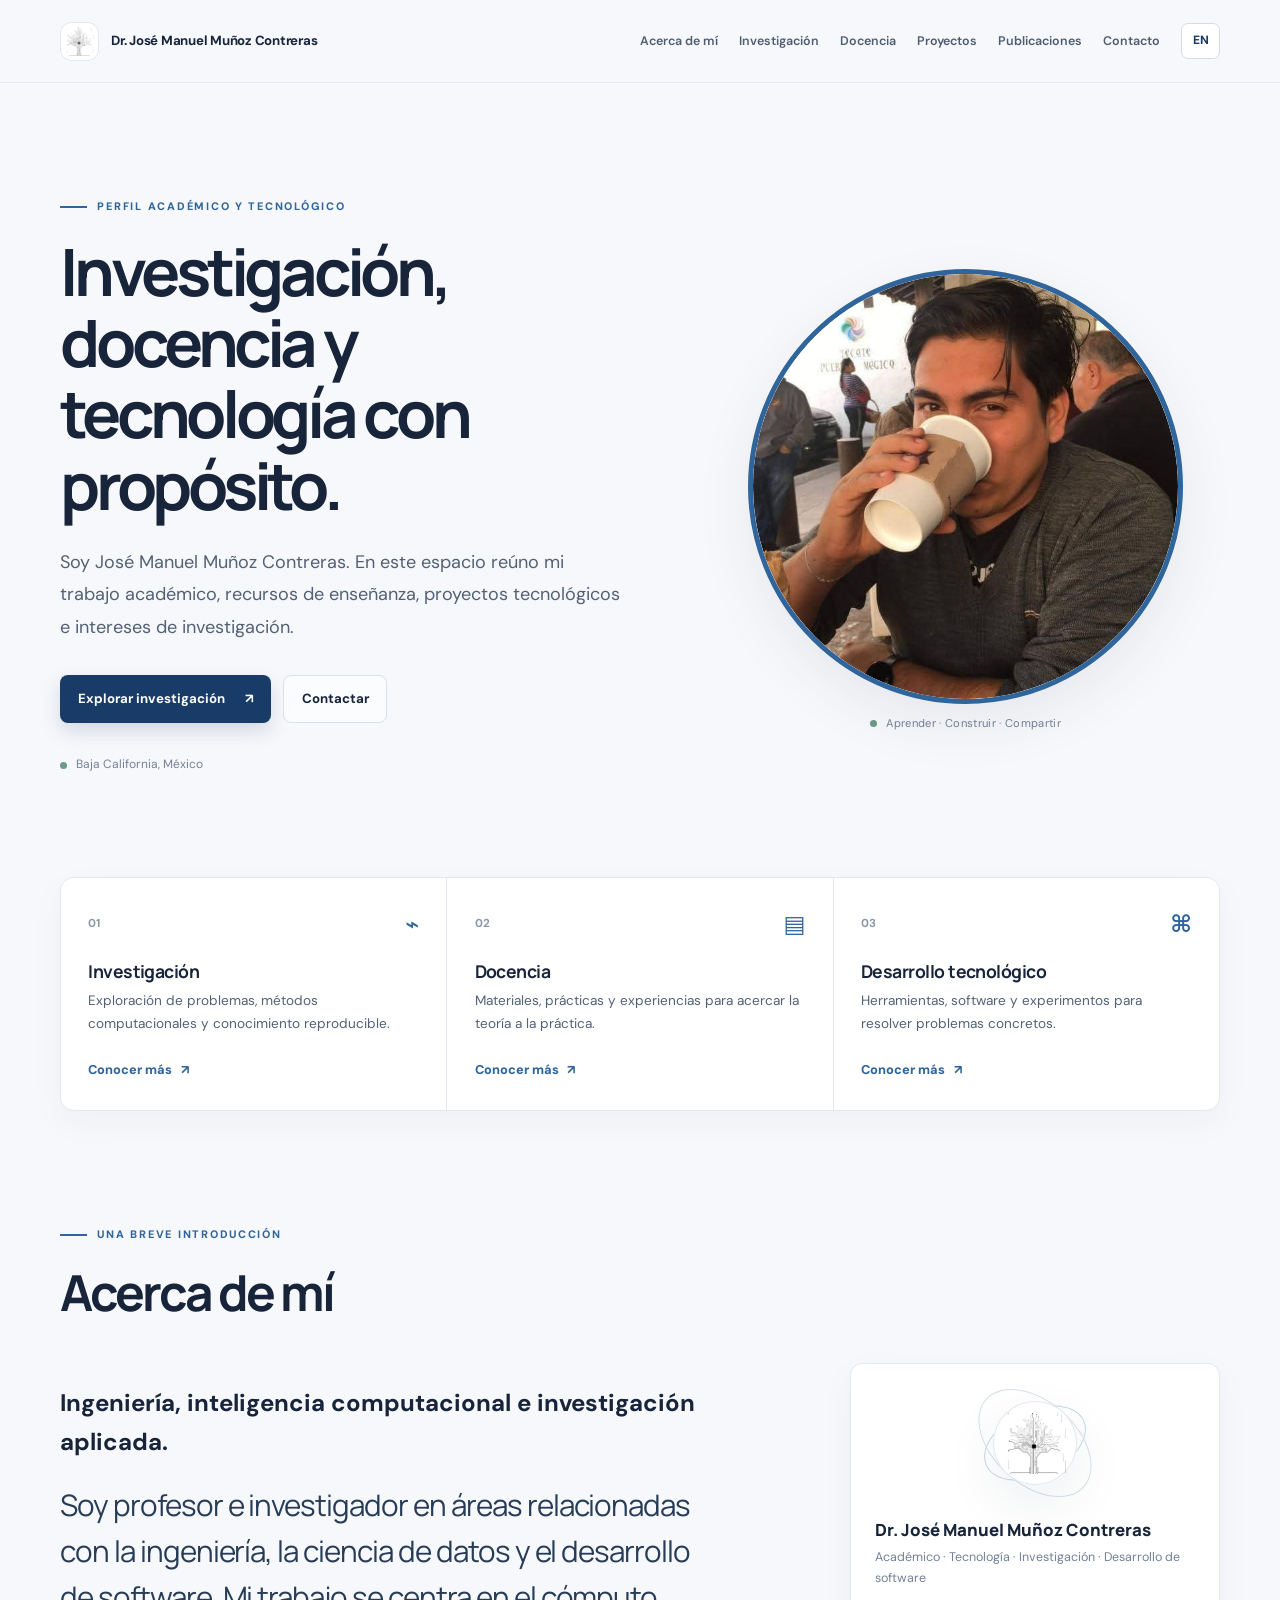
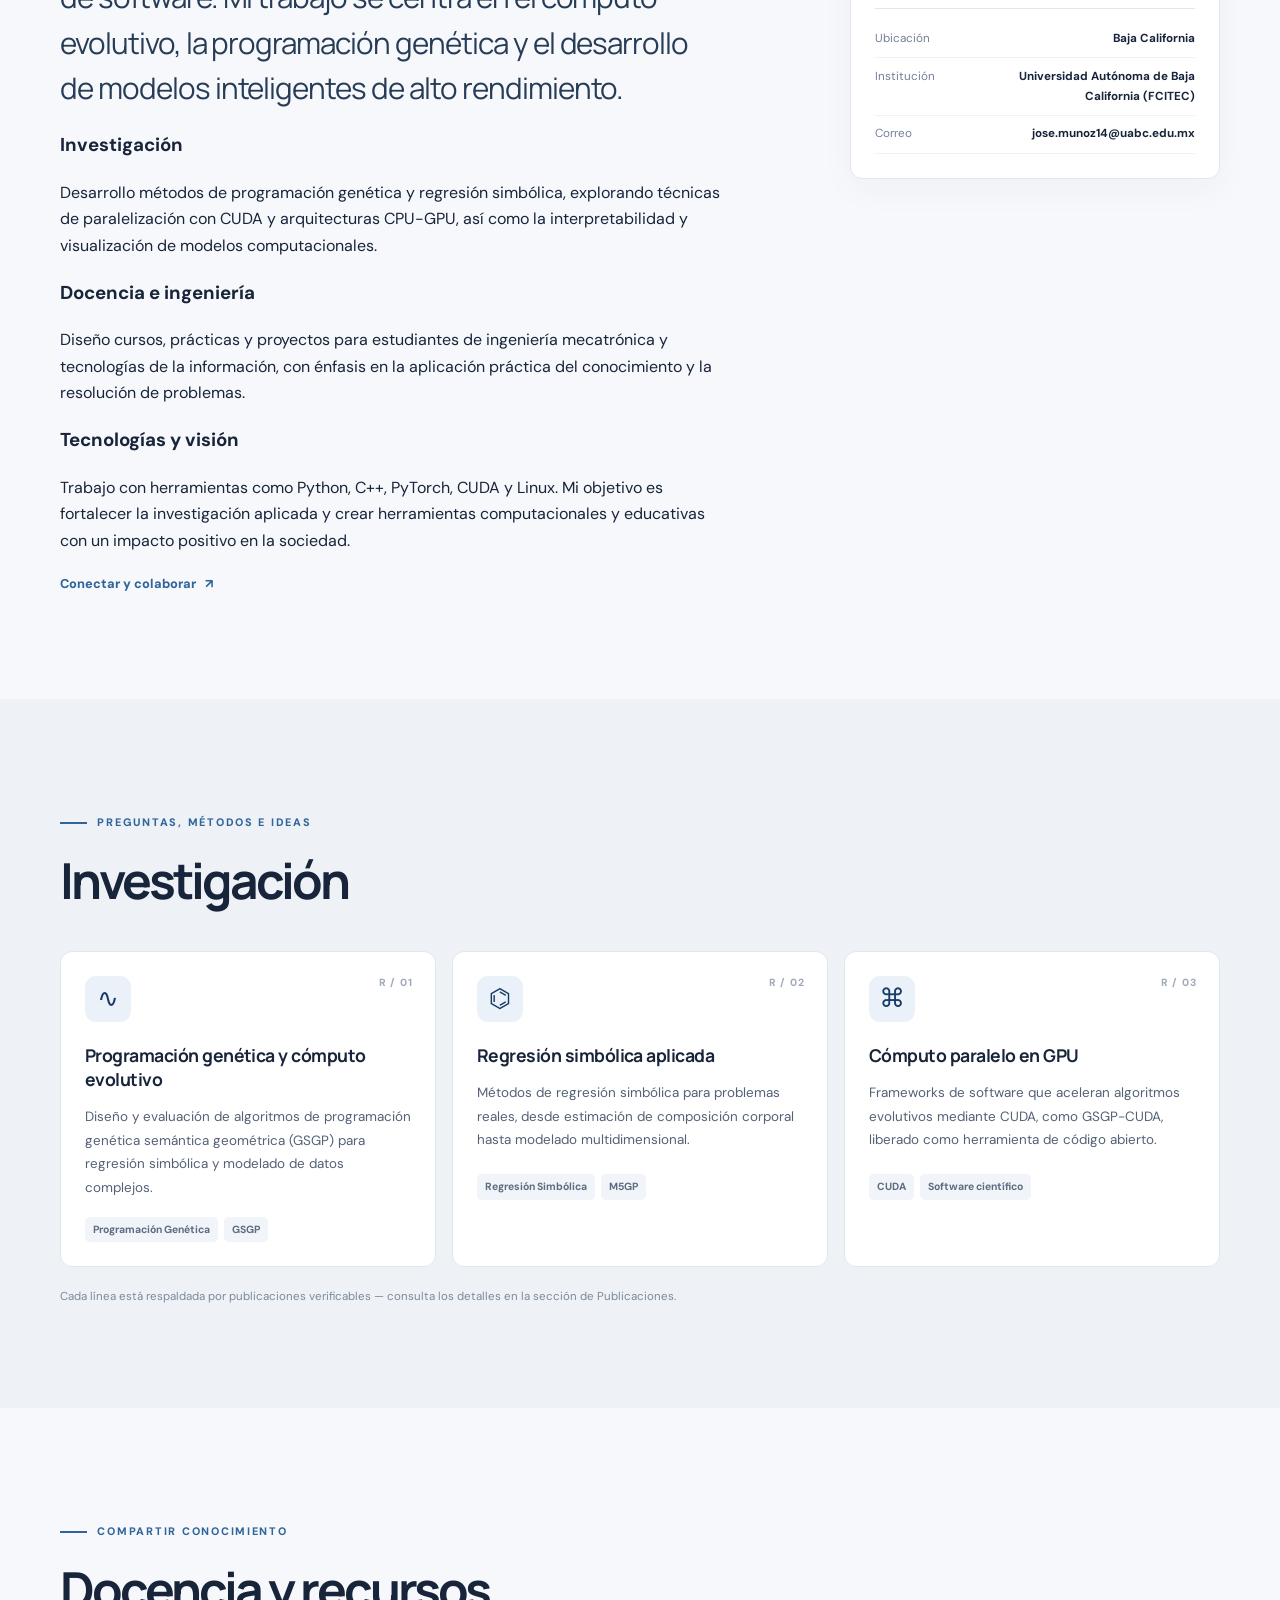
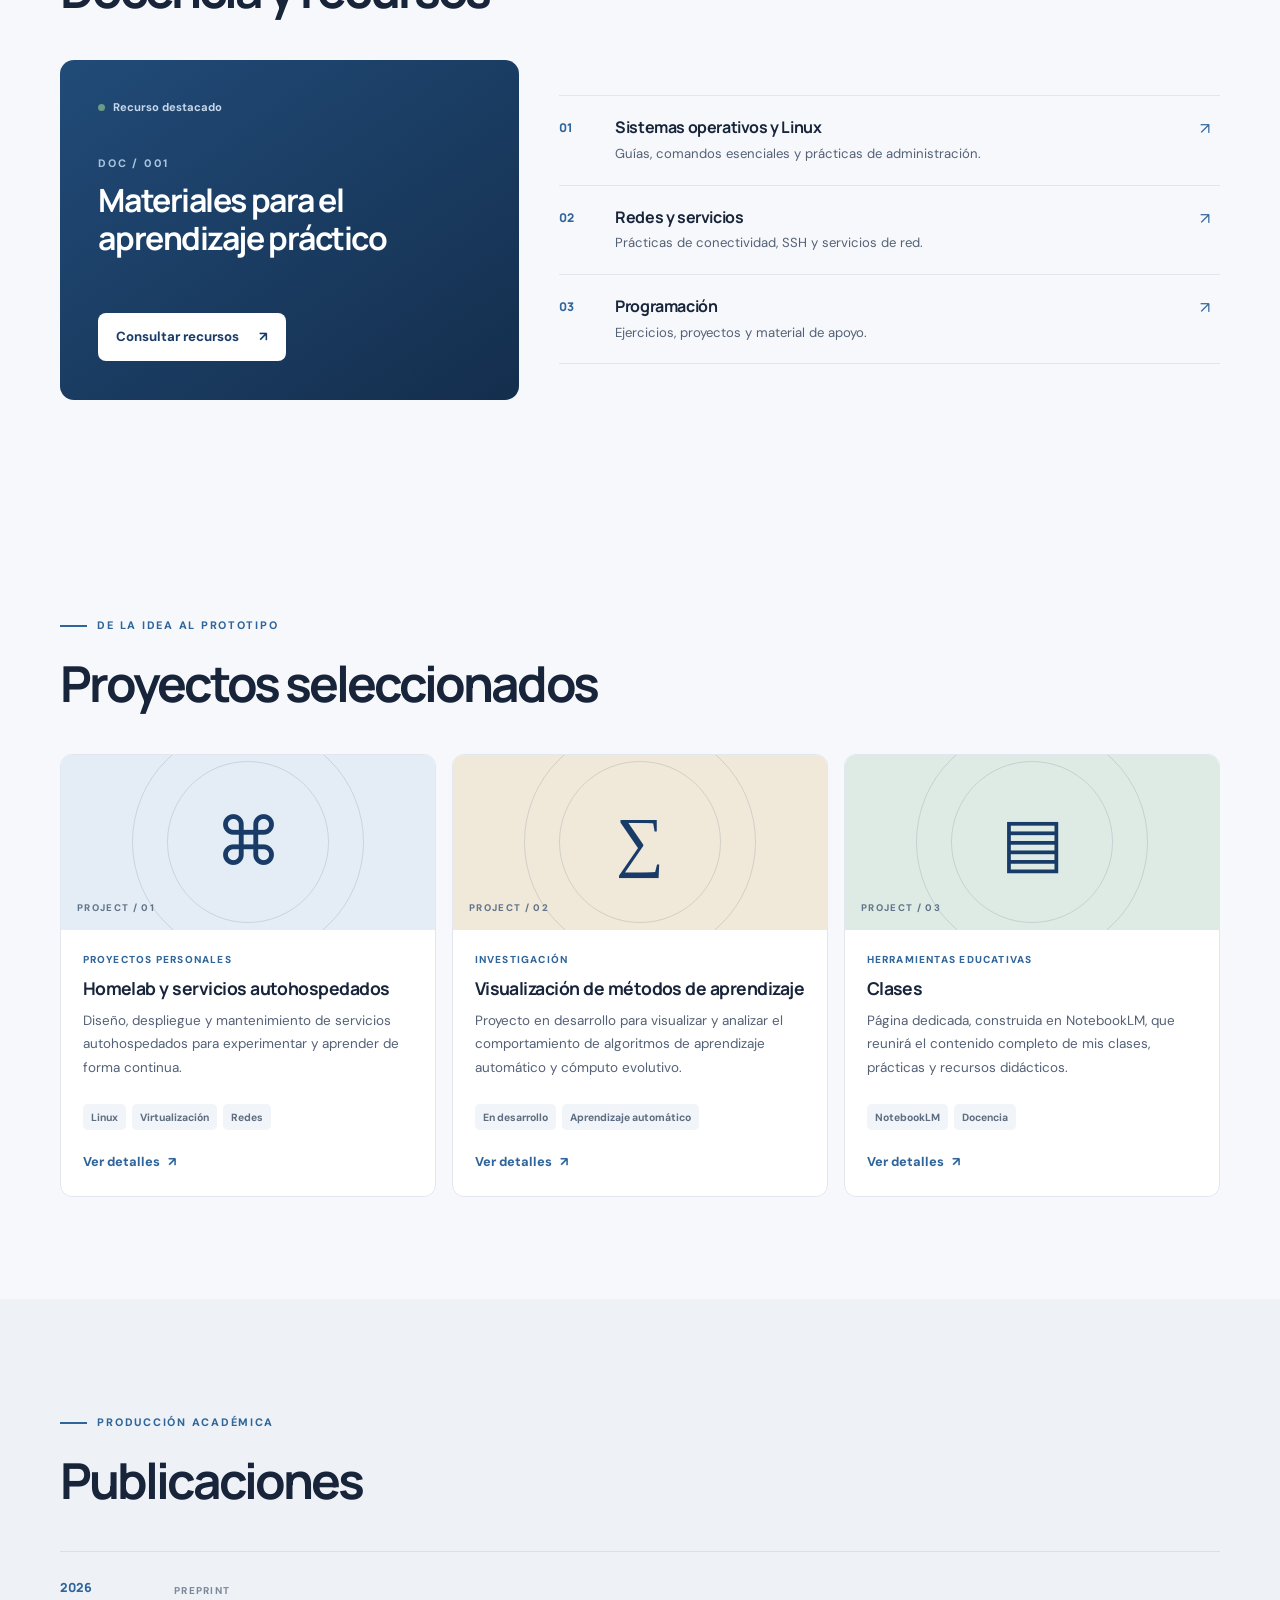
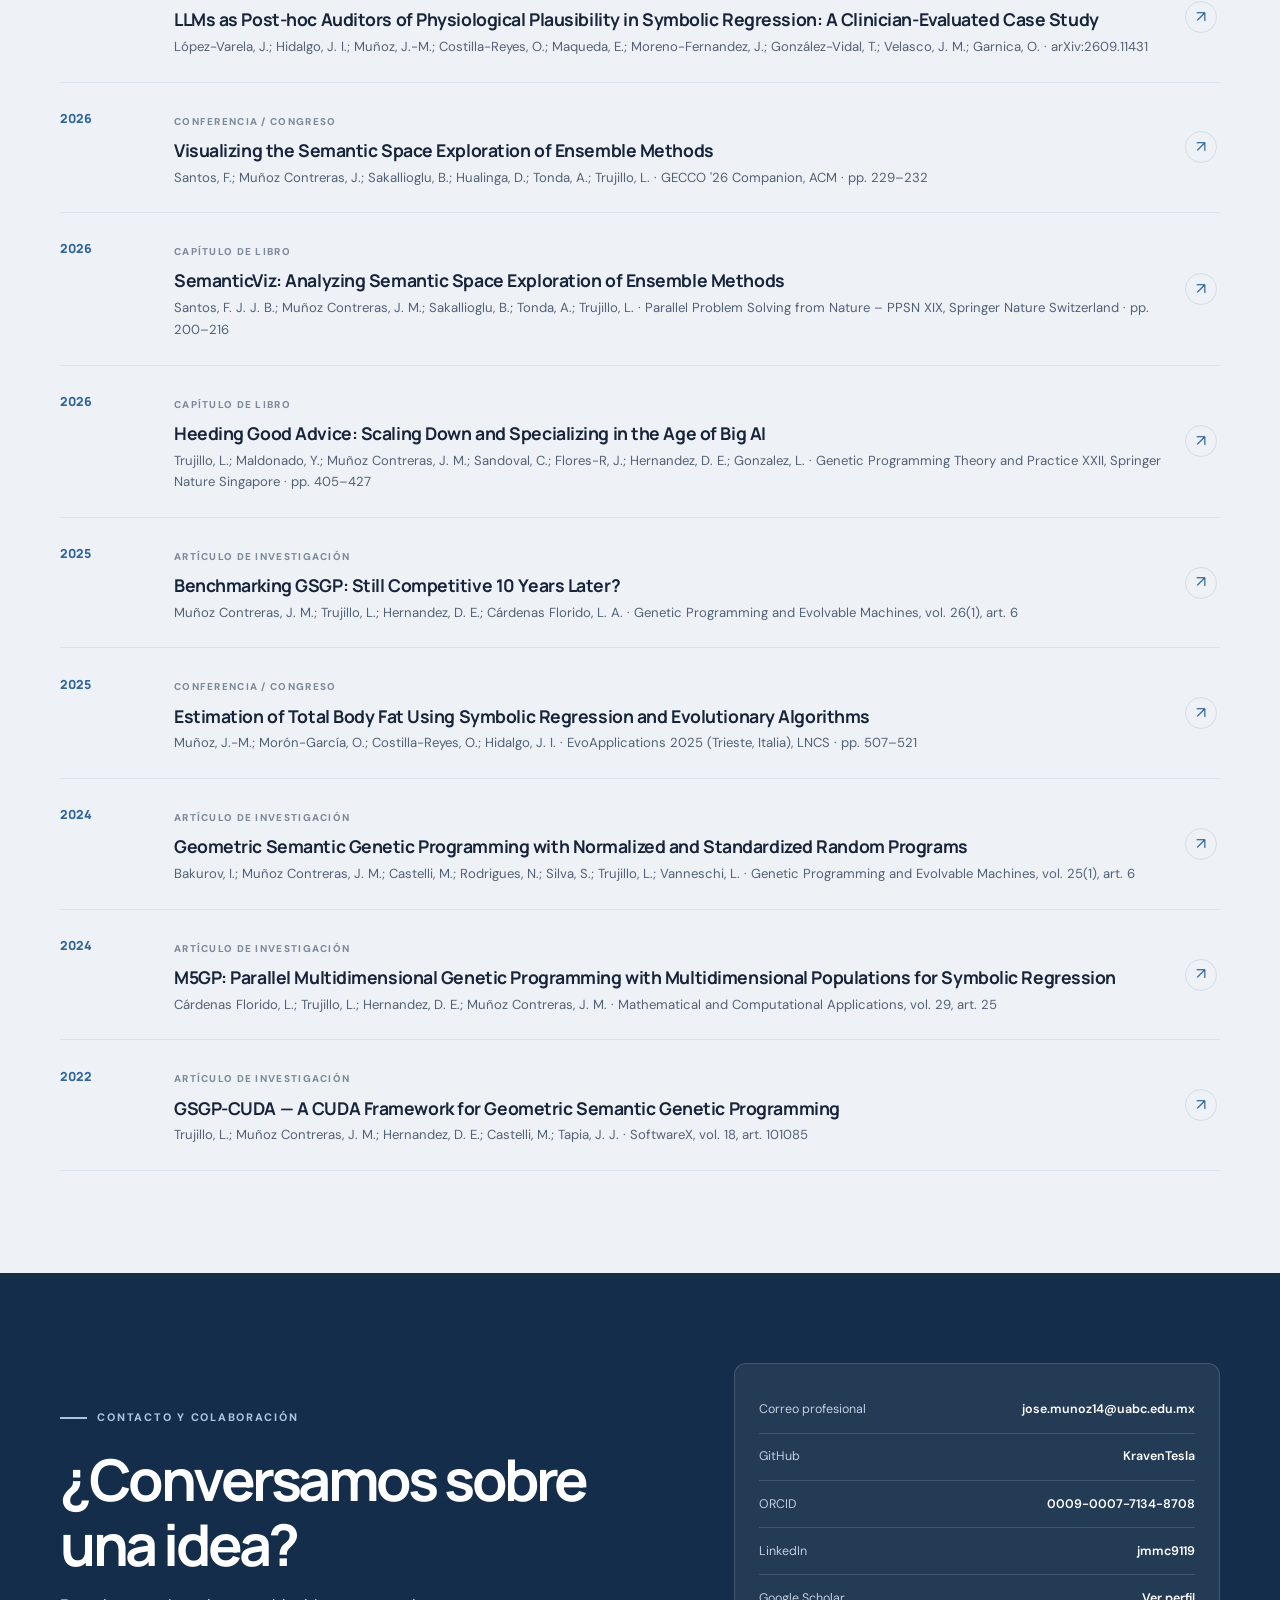
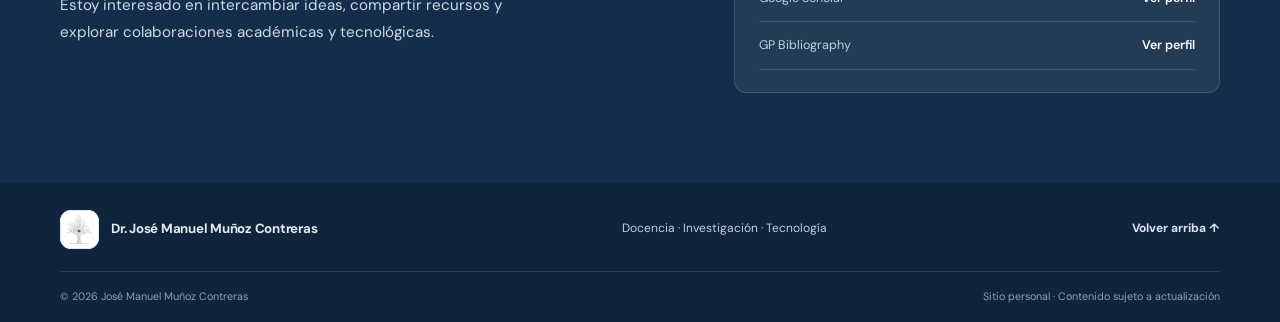
==== commit 437d85a2: "actualizacion de infromacion" ====
--- a/index.html
+++ b/index.html
@@ -86,14 +86,66 @@
         <p class="eyebrow"><span class="eyebrow-line"></span><span data-i18n="aboutEyebrow">Una breve introducción</span></p>
         <h2 data-i18n="aboutTitle">Acerca de mí</h2>
       </div>
+      
       <div class="about-layout">
         <div class="about-main">
-          <p class="large-copy" data-i18n="aboutLead">Me interesa conectar el conocimiento académico con la práctica: investigar, enseñar y construir soluciones tecnológicas que puedan compartirse y mejorarse.</p>
-          <a class="text-link" href="#contact"><span data-i18n="connect">Conectar y colaborar</span> <span>↗</span></a>
-        </div>
+          <h2 class="about-heading">
+            Ingeniería, inteligencia computacional e investigación aplicada.
+          </h2>
+
+          <p class="large-copy" data-i18n="aboutLead">
+            Soy profesor e investigador en áreas relacionadas
+            con la ingeniería, la ciencia de datos y el desarrollo
+            de software. Mi trabajo se centra en el cómputo
+            evolutivo, la programación genética y el desarrollo
+            de modelos inteligentes de alto rendimiento.
+          </p>
+
+          <div class="about-details">
+            <article class="about-item">
+              <h3>Investigación</h3>
+              <p>
+                Desarrollo métodos de programación genética y
+                regresión simbólica, explorando técnicas de
+                paralelización con CUDA y arquitecturas CPU-GPU,
+                así como la interpretabilidad y visualización
+                de modelos computacionales.
+              </p>
+            </article>
+
+            <article class="about-item">
+              <h3>Docencia e ingeniería</h3>
+              <p>
+                Diseño cursos, prácticas y proyectos para
+                estudiantes de ingeniería mecatrónica y
+                tecnologías de la información, con énfasis
+                en la aplicación práctica del conocimiento
+                y la resolución de problemas.
+              </p>
+            </article>
+
+            <article class="about-item">
+              <h3>Tecnologías y visión</h3>
+              <p>
+                Trabajo con herramientas como Python, C++,
+                PyTorch, CUDA y Linux. Mi objetivo es fortalecer
+                la investigación aplicada y crear herramientas
+                computacionales y educativas con un impacto
+                positivo en la sociedad.
+              </p>
+            </article>
+          </div>
+
+          <a class="text-link" href="#contact">
+            <span data-i18n="connect">Conectar y colaborar</span>
+            <span aria-hidden="true">↗</span>
+          </a>
+        </div>
+
         <aside class="profile-panel">
           <div class="about-orbit" aria-hidden="true">
-            <div class="orbit orbit-one"></div><div class="orbit orbit-two"></div>
+            <div class="orbit orbit-one"></div>
+            <div class="orbit orbit-two"></div>
             <div class="visual-core profile-badge">
               <img class="core-icon" src="logo-square.png" alt="Logotipo del sitio: árbol de circuitos">
             </div>
@@ -101,9 +153,18 @@
           <p class="profile-name">Dr. José Manuel Muñoz Contreras</p>
           <p class="profile-role" data-i18n="profileRole">Académico · Tecnología · Investigación · Desarrollo de software</p>
           <div class="profile-rule"></div>
-          <div class="profile-detail"><span data-i18n="locationLabel">Ubicación</span><b data-i18n="locationValue">Baja California</b></div>
-          <div class="profile-detail"><span data-i18n="institutionLabel">Institución</span><b data-i18n="institutionValue">Universidad Autónoma de Baja California (FCITEC)</b></div>
-          <div class="profile-detail"><span data-i18n="emailLabel">Correo</span><b><a href="mailto:jose.munoz14@uabc.edu.mx">jose.munoz14@uabc.edu.mx</a></b></div>
+          <div class="profile-detail">
+            <span data-i18n="locationLabel">Ubicación</span>
+            <b data-i18n="locationValue">Baja California</b>
+          </div>
+          <div class="profile-detail">
+            <span data-i18n="institutionLabel">Institución</span>
+            <b data-i18n="institutionValue">Universidad Autónoma de Baja California (FCITEC)</b>
+          </div>
+          <div class="profile-detail">
+            <span data-i18n="emailLabel">Correo</span>
+            <b><a href="mailto:jose.munoz14@uabc.edu.mx">jose.munoz14@uabc.edu.mx</a></b>
+          </div>
         </aside>
       </div>
     </section>
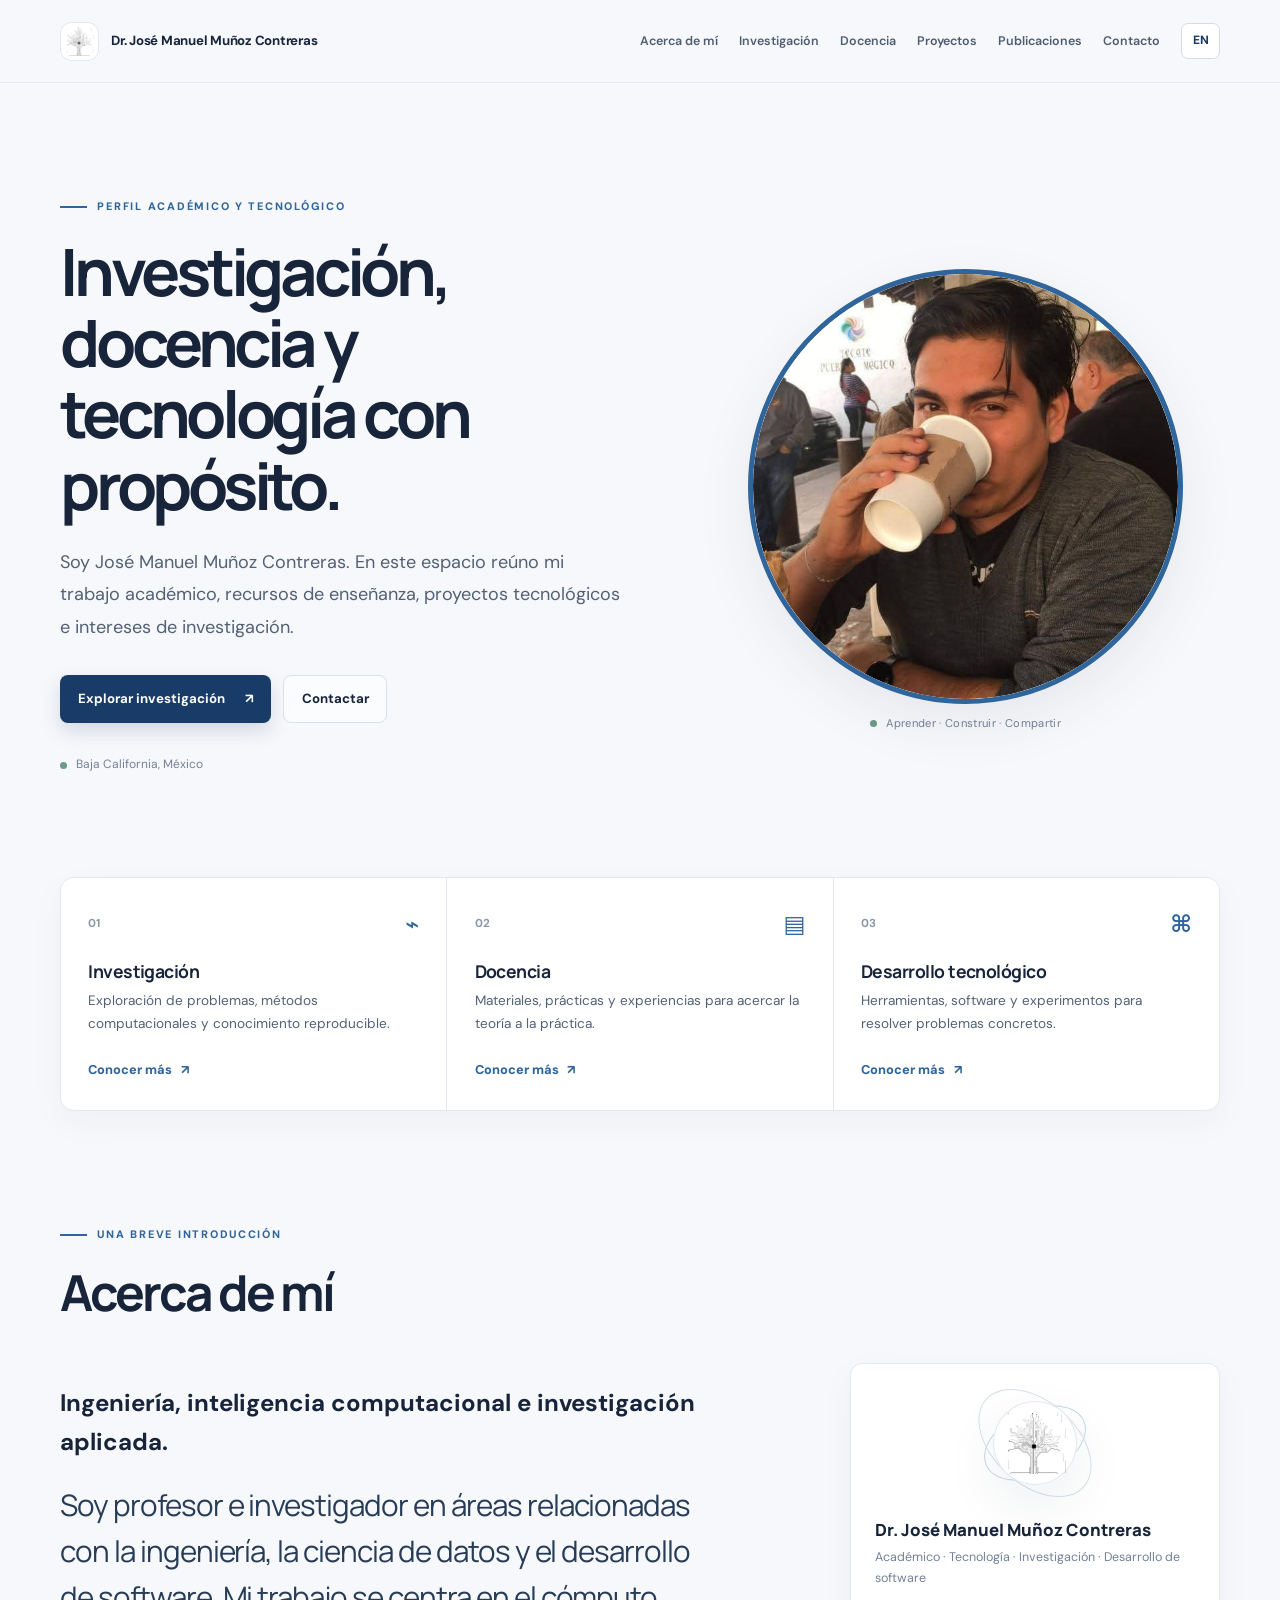
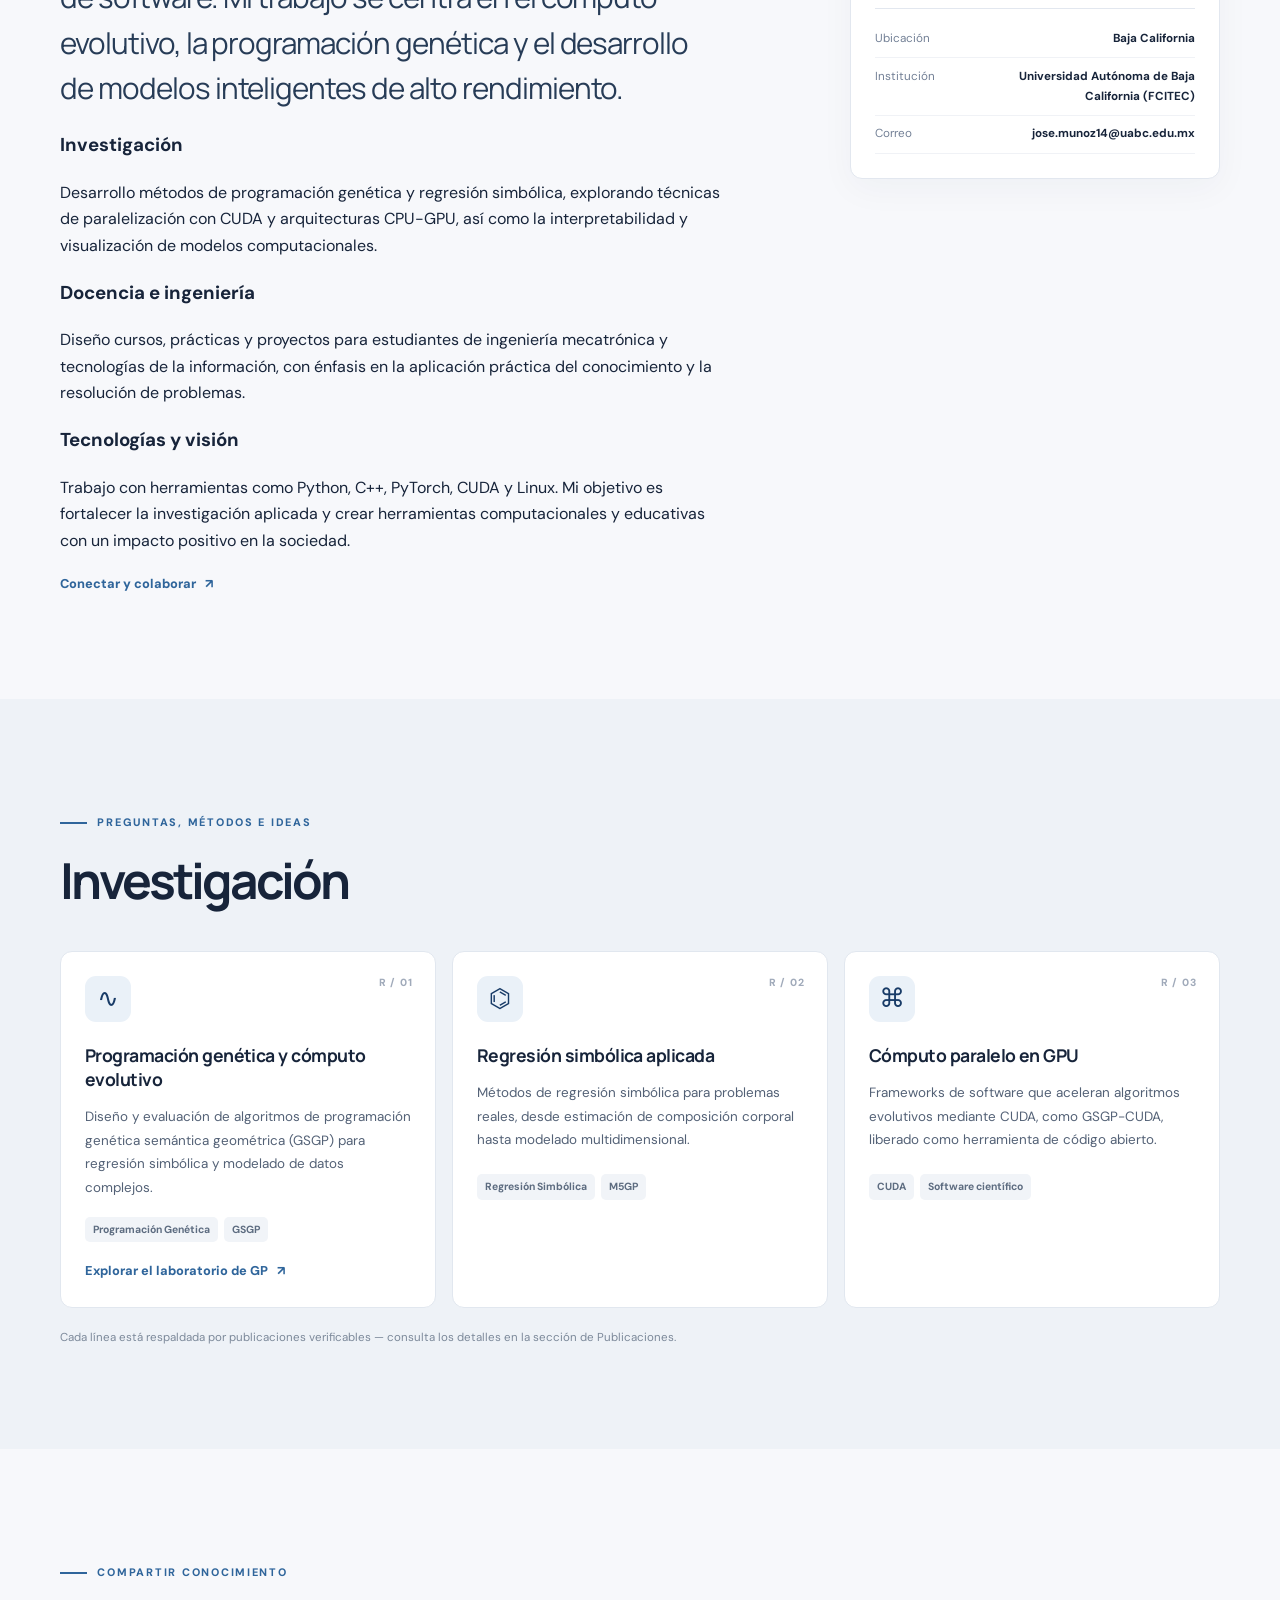
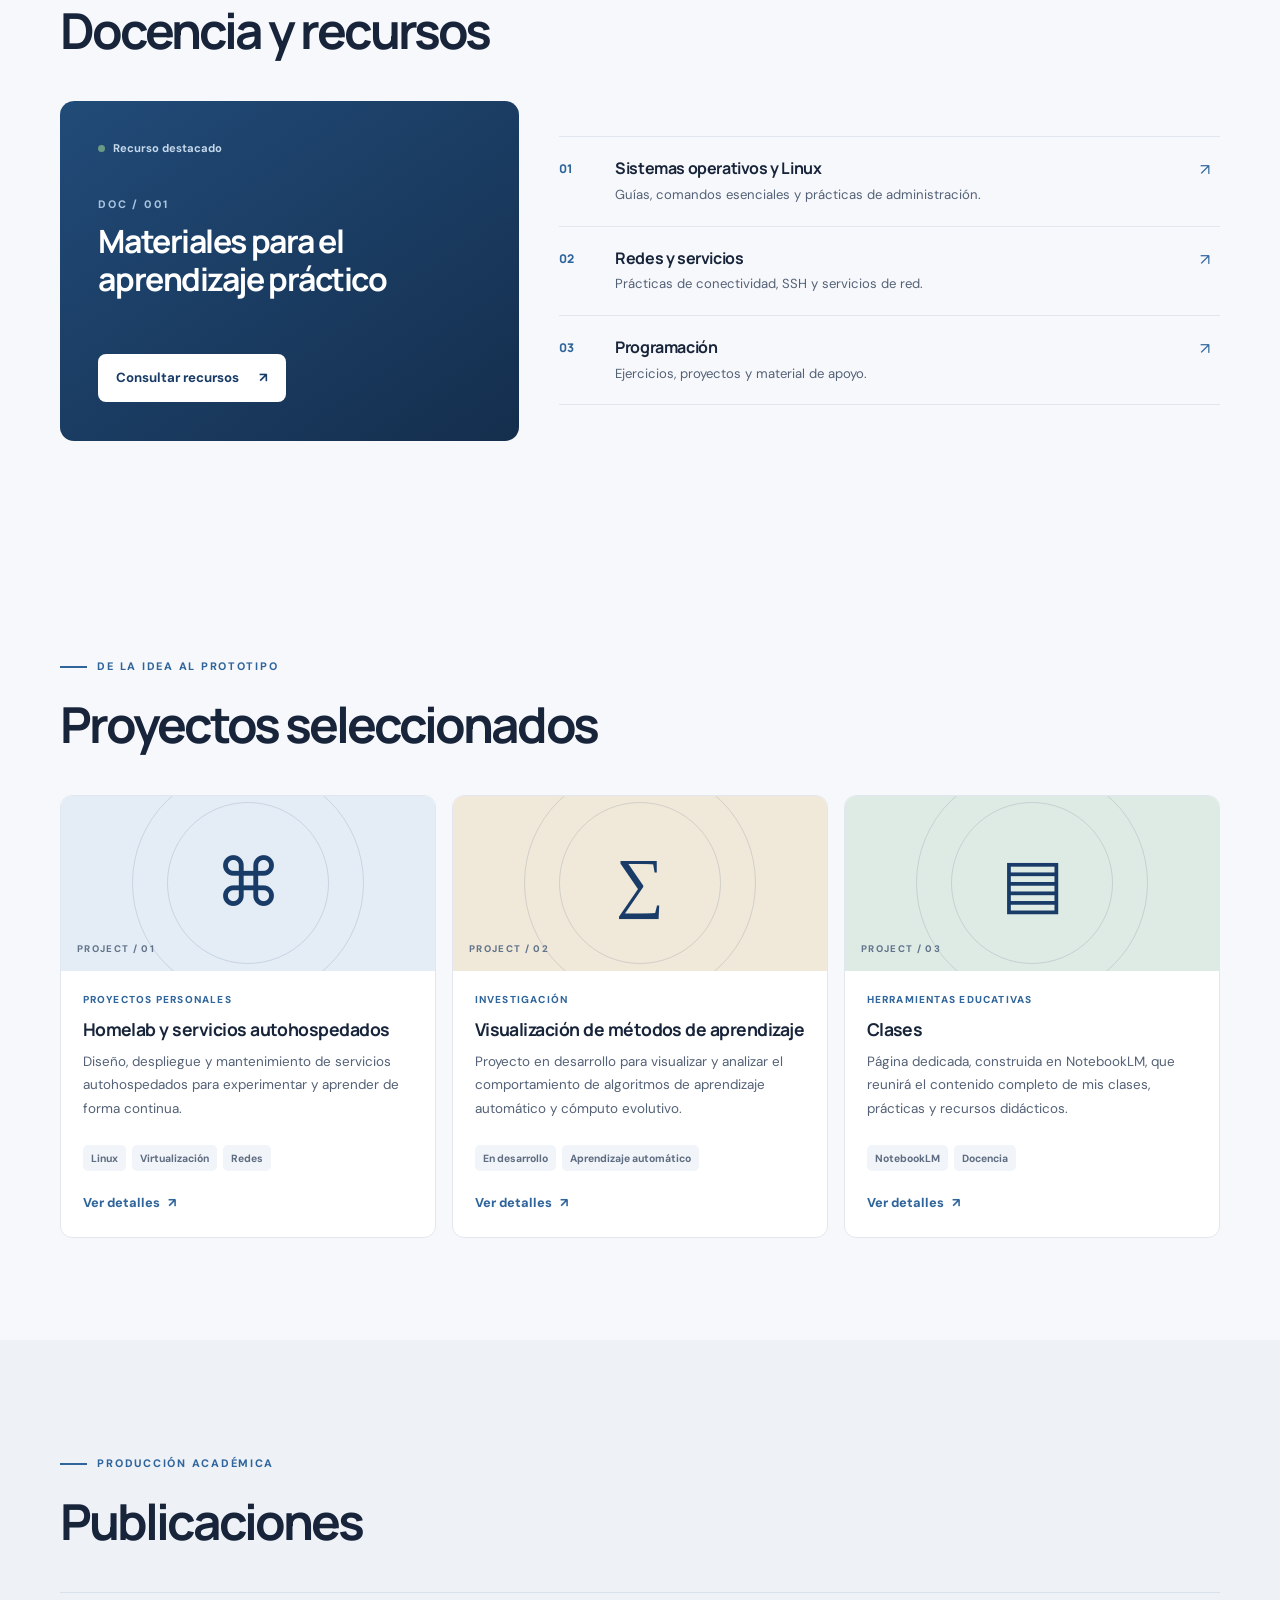
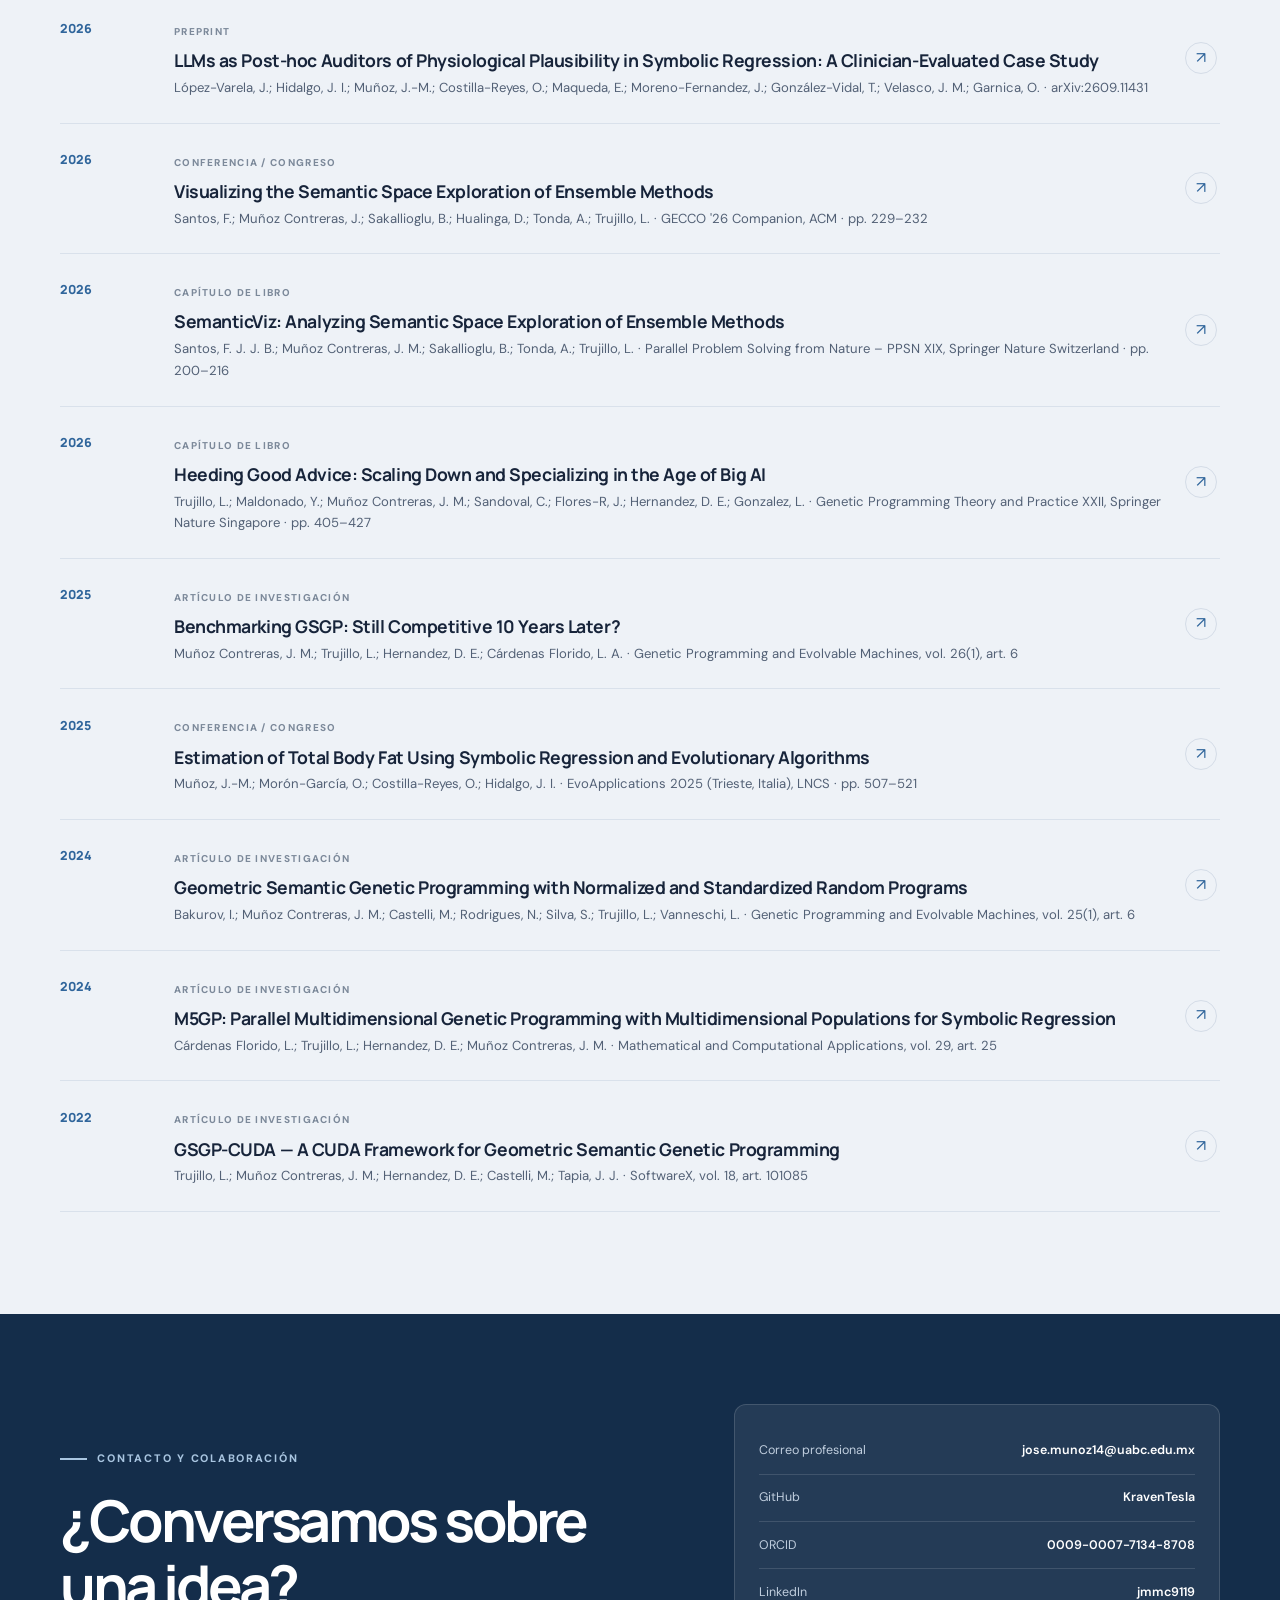
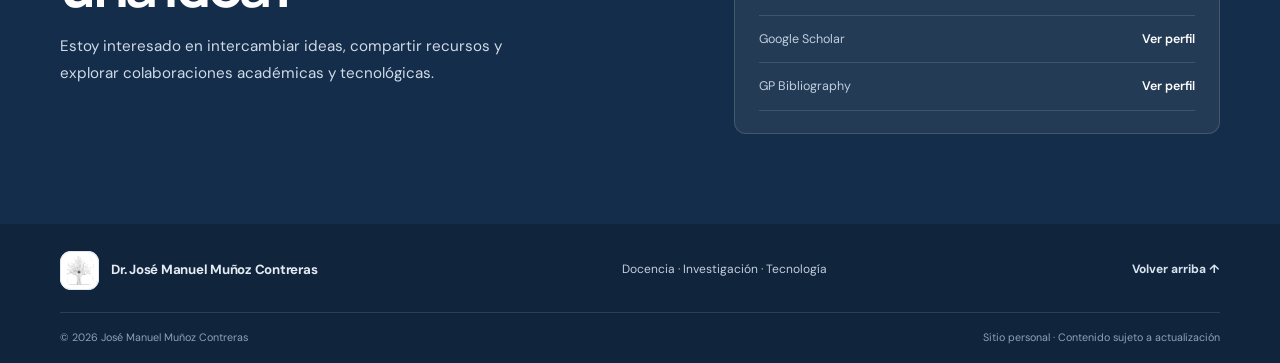
==== commit 9b2a10cf: "Agrega página de docencia y actualiza el sitio" ====
--- a/index.html
+++ b/index.html
@@ -179,6 +179,7 @@
           <h3 data-i18n="research1Title">Programación genética y cómputo evolutivo</h3>
           <p data-i18n="research1Text">Diseño y evaluación de algoritmos de programación genética semántica geométrica (GSGP) para regresión simbólica y modelado de datos complejos.</p>
           <div class="tag-list"><span>Programación Genética</span><span>GSGP</span></div>
+          <a class="text-link card-link" href="gp-lab/index.html"><span data-i18n="research1Link">Explorar el laboratorio de GP</span> <span aria-hidden="true">↗</span></a>
         </article>
         <article class="research-card">
           <span class="card-index">R / 02</span><div class="research-icon">⌬</div>
@@ -206,7 +207,7 @@
           <div class="feature-label"><span class="feature-dot"></span><span data-i18n="featuredResource">Recurso destacado</span></div>
           <p class="feature-code">DOC / 001</p>
           <h3 data-i18n="teachingFeatureTitle">Materiales para el aprendizaje práctico</h3>
-          <a class="button button-light" href="#contact"><span data-i18n="viewResources">Consultar recursos</span><span>↗</span></a>
+          <a class="button button-light" href="/docencia.html#home"><span data-i18n="viewResources">Consultar recursos</span><span>↗</span></a>
         </div>
         <div class="course-list">
           <article class="course-item"><span class="course-number">01</span><div><h3 data-i18n="course1Title">Sistemas operativos y Linux</h3><p data-i18n="course1Text">Guías, comandos esenciales y prácticas de administración.</p></div><span class="course-arrow">↗</span></article>
--- a/styles.css
+++ b/styles.css
@@ -98,6 +98,7 @@
 .research-icon { display: grid; place-items: center; width: 46px; height: 46px; border-radius: 11px; background: var(--blue-soft); color: var(--navy); font-size: 1.6rem; }
 .research-card h3 { margin: 1.4rem 0 .65rem; font: 700 1.1rem/1.35 var(--display); letter-spacing: -.03em; }
 .research-card p, .project-body > p:not(.project-category) { min-height: 75px; color: var(--ink-soft); font-size: .84rem; line-height: 1.75; }
+.card-link { margin-top: 1.1rem; }
 .tag-list { display: flex; flex-wrap: wrap; gap: .4rem; margin-top: 1.1rem; }
 .tag-list span { padding: .27rem .5rem; border-radius: 5px; background: #f1f4f8; color: #5d6c80; font-size: .65rem; font-weight: 700; }
 .section-footnote { margin: 1.2rem 0 0; color: #7c899a; font-size: .72rem; }
@@ -213,3 +214,15 @@
 @media (prefers-reduced-motion: reduce) {
   *, *::before, *::after { scroll-behavior: auto !important; transition-duration: .01ms !important; animation-duration: .01ms !important; animation-iteration-count: 1 !important; }
 }
+
+/* ===== Landing de docencia (docencia.html) ===== */
+.docencia-title { margin: 0; font: 700 clamp(2.3rem, 4.4vw, 3.6rem)/1.12 var(--display); letter-spacing: -.06em; }
+.docencia-intro .section-intro { max-width: 640px; }
+.docencia-intro .text-link { margin-top: .35rem; }
+.course-card .text-link { margin-top: 1.15rem; }
+.course-card .pending-note { min-height: 75px; color: #8793a3; font-size: .72rem; line-height: 1.7; }
+.tag-list .tag-available { background: var(--green); color: #356b53; }
+.docencia-closing .button { justify-self: start; }
+@media (max-width: 820px) {
+  .course-card .pending-note { min-height: 0; }
+}
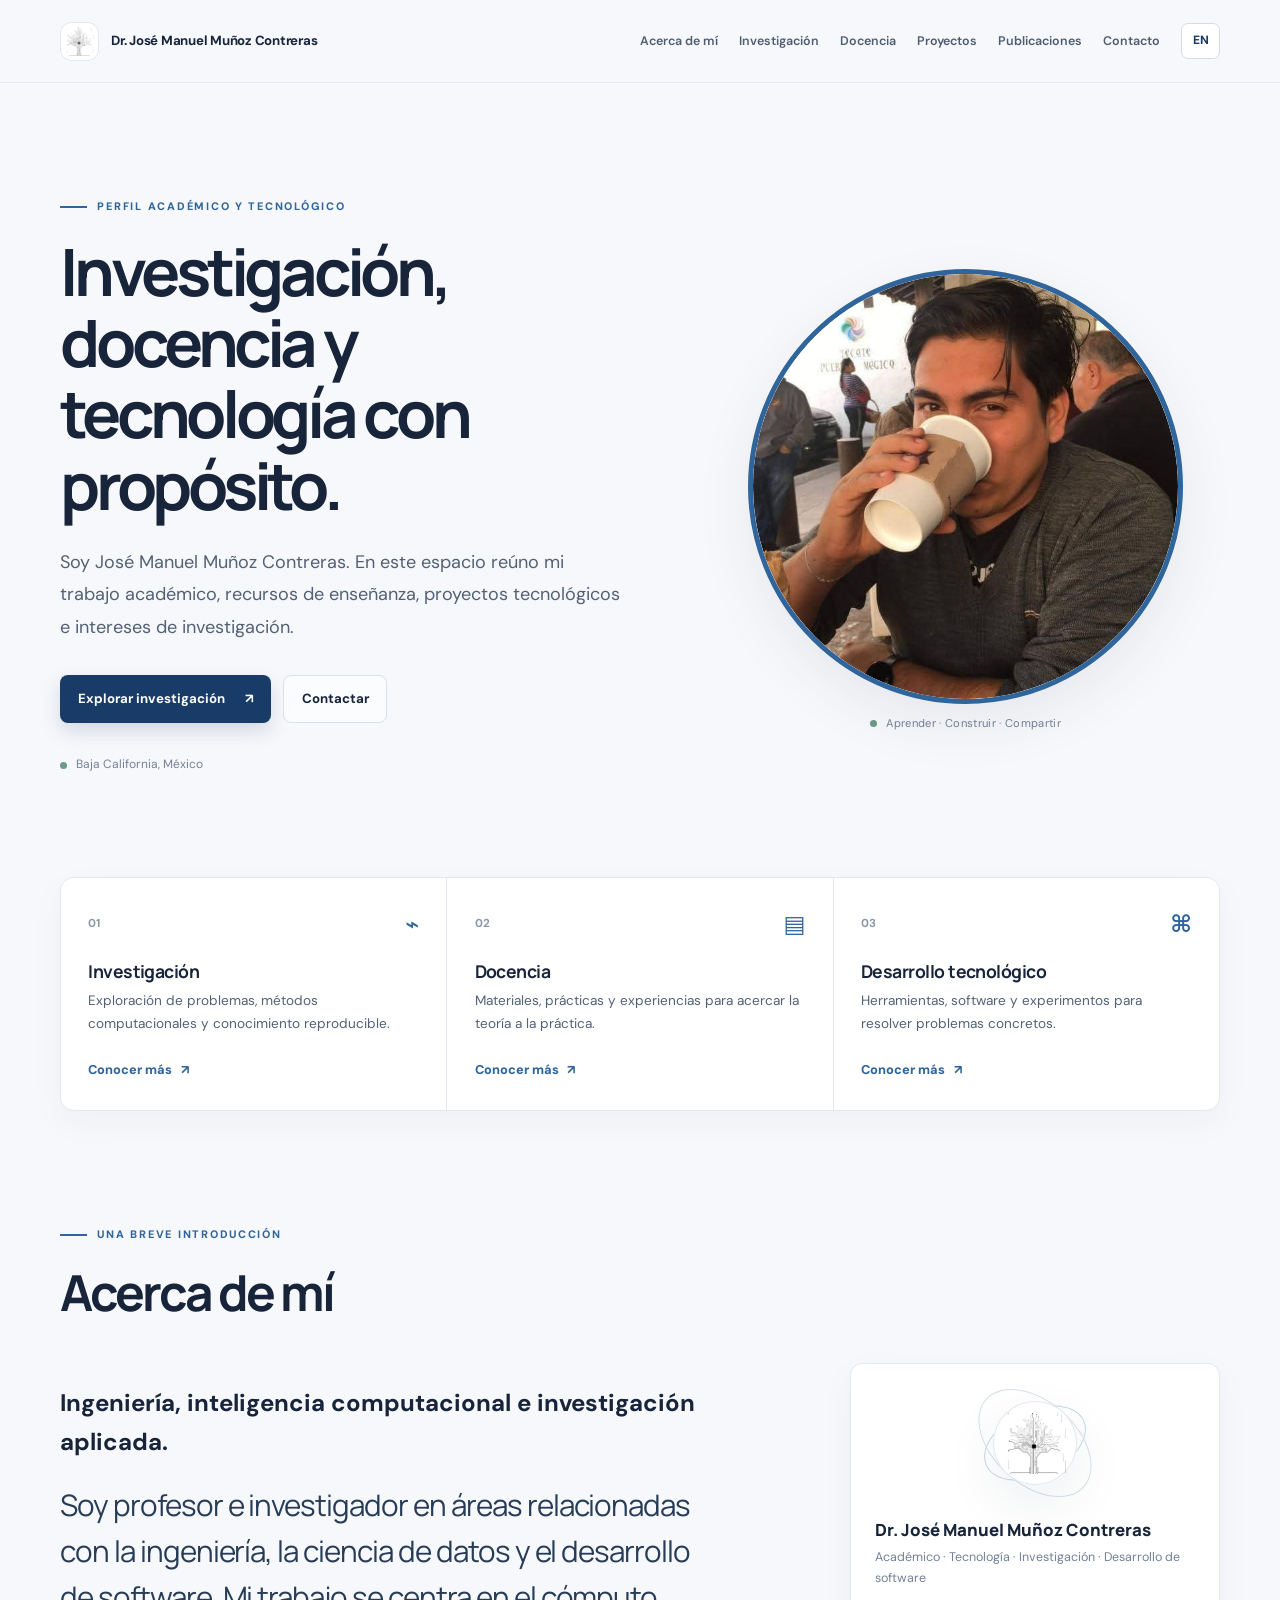
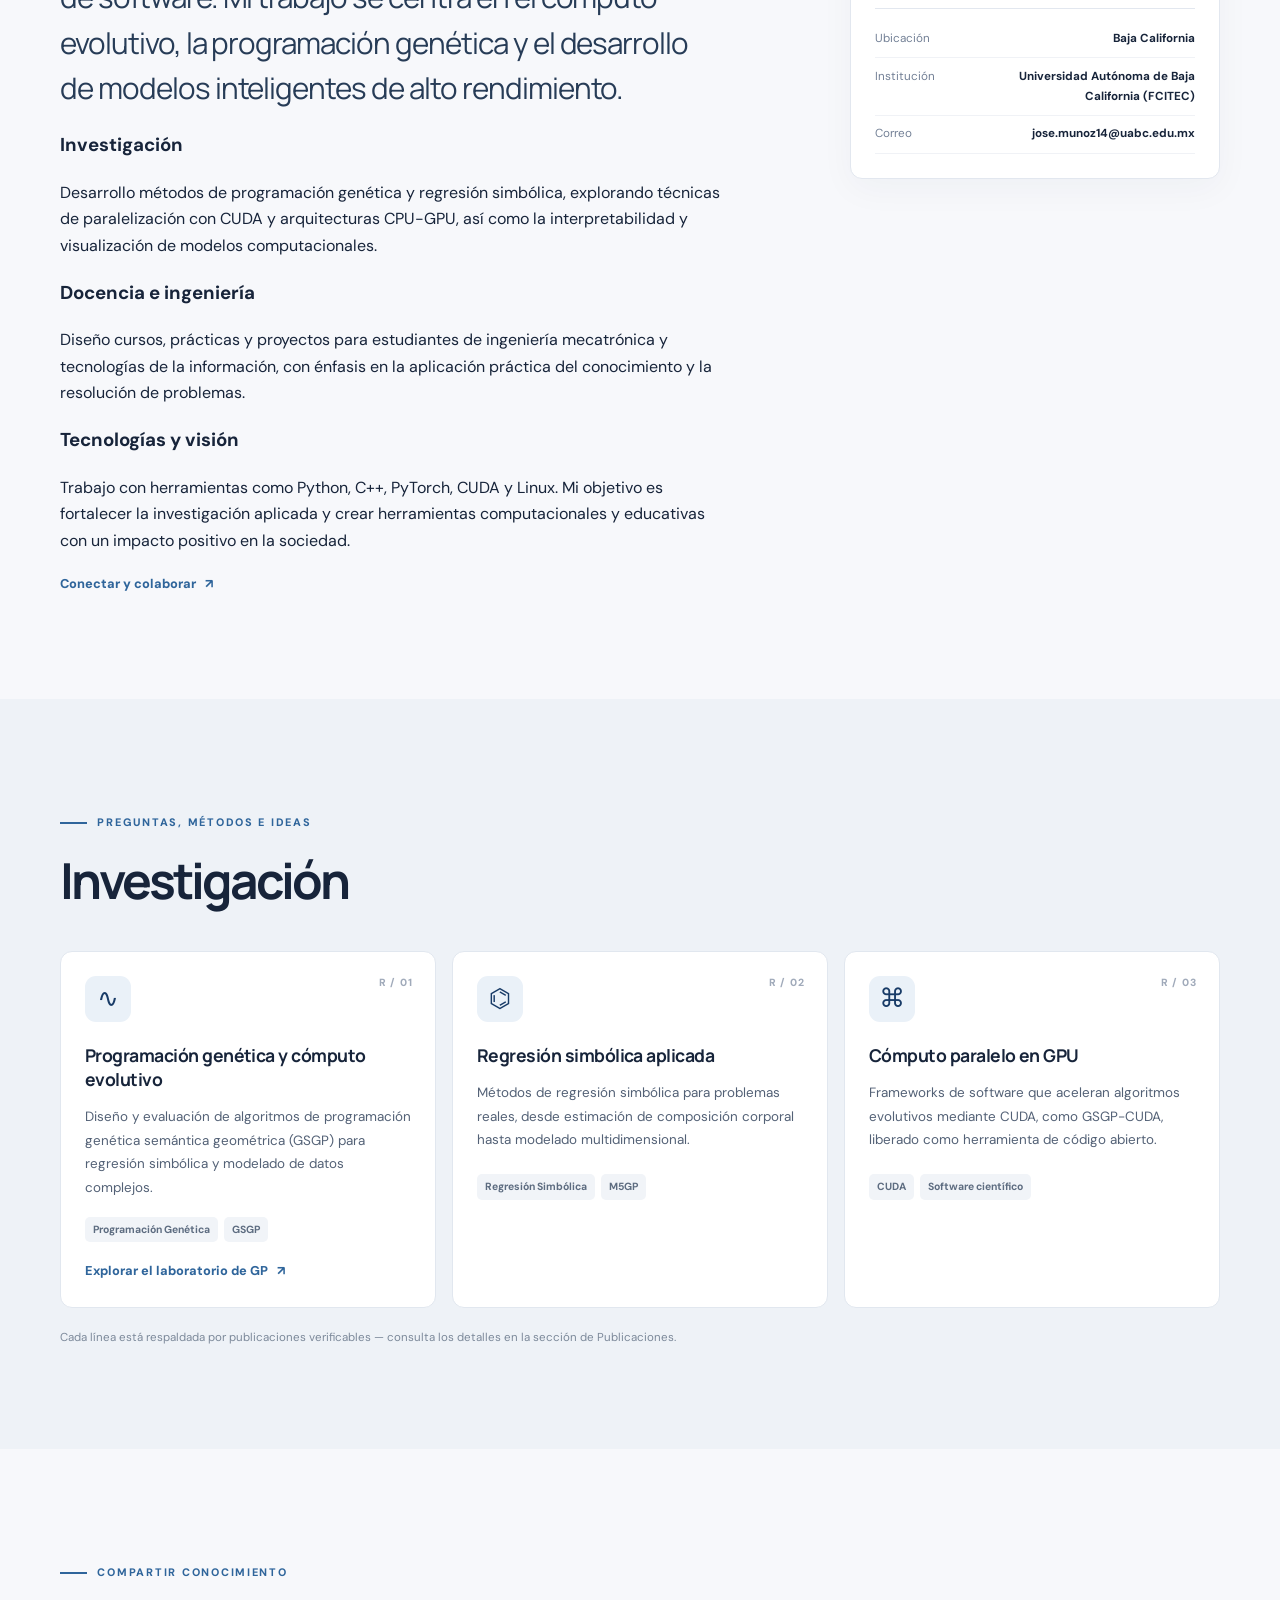
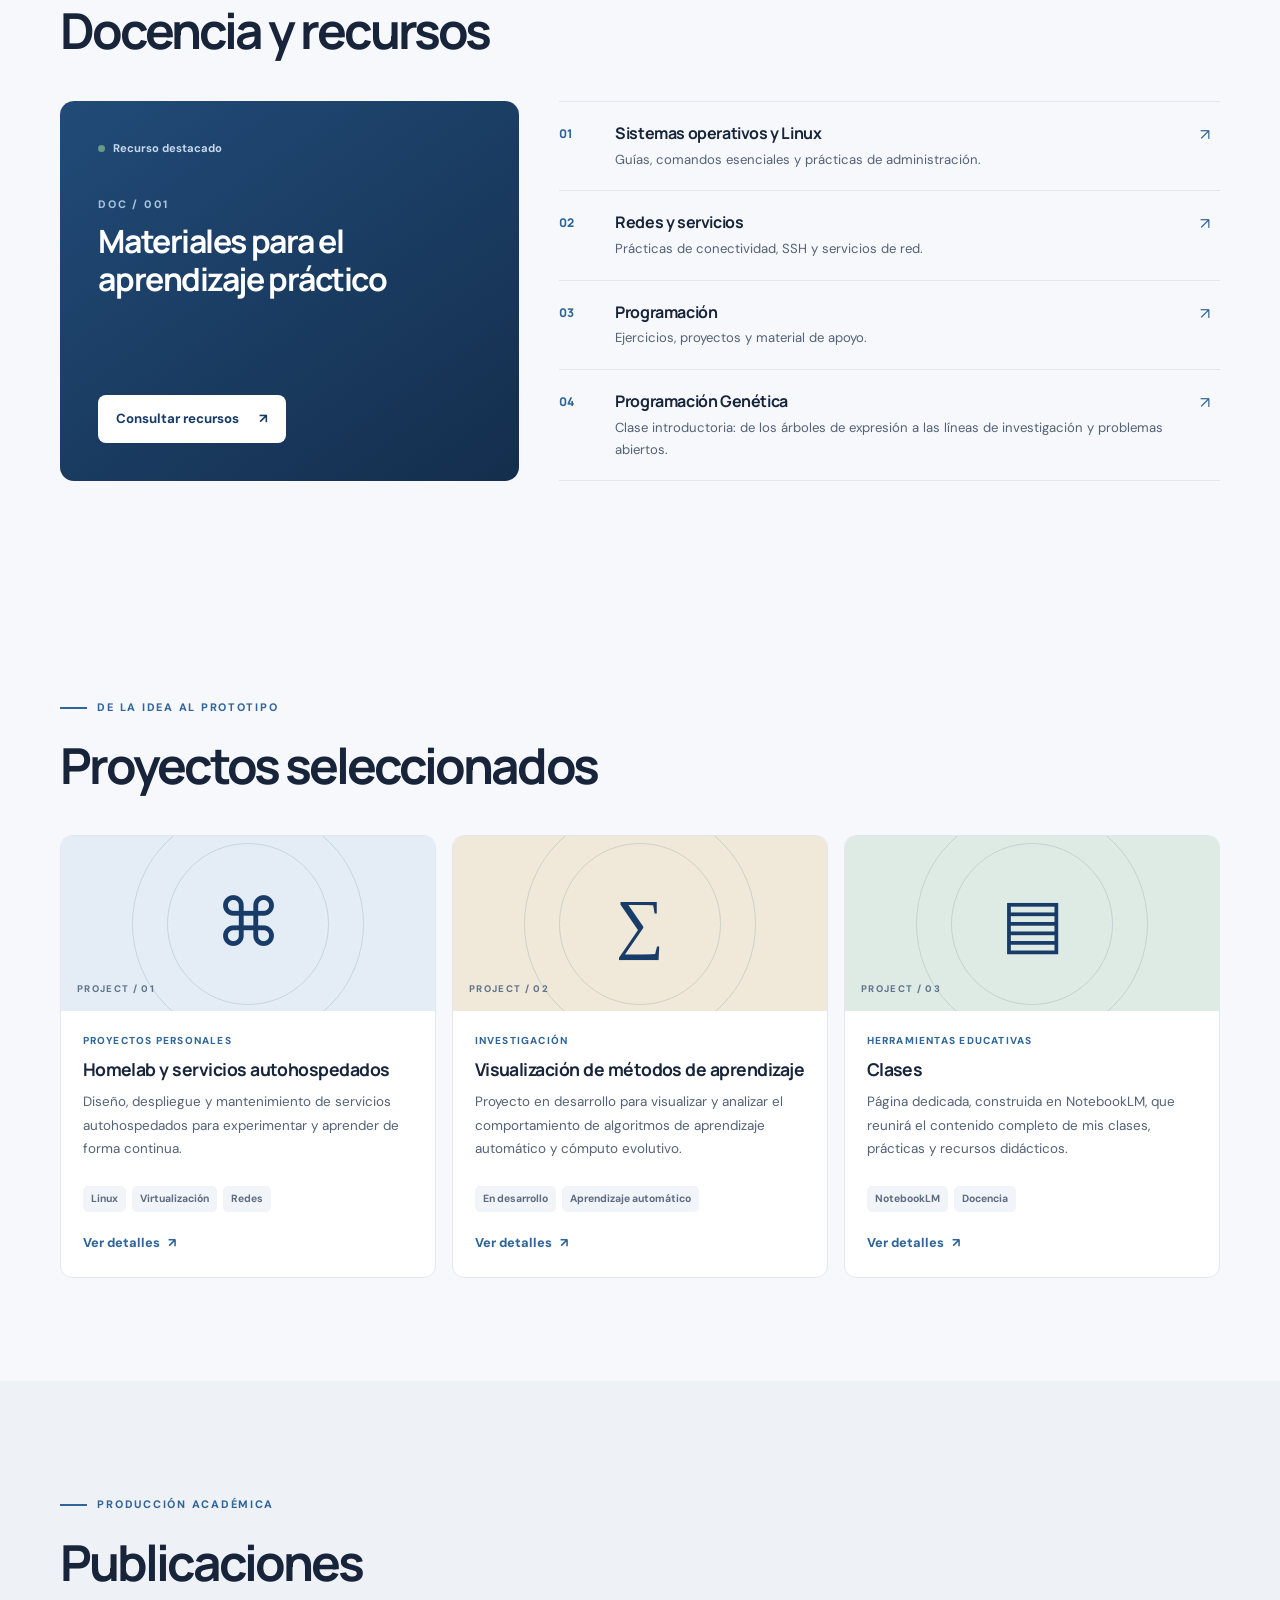
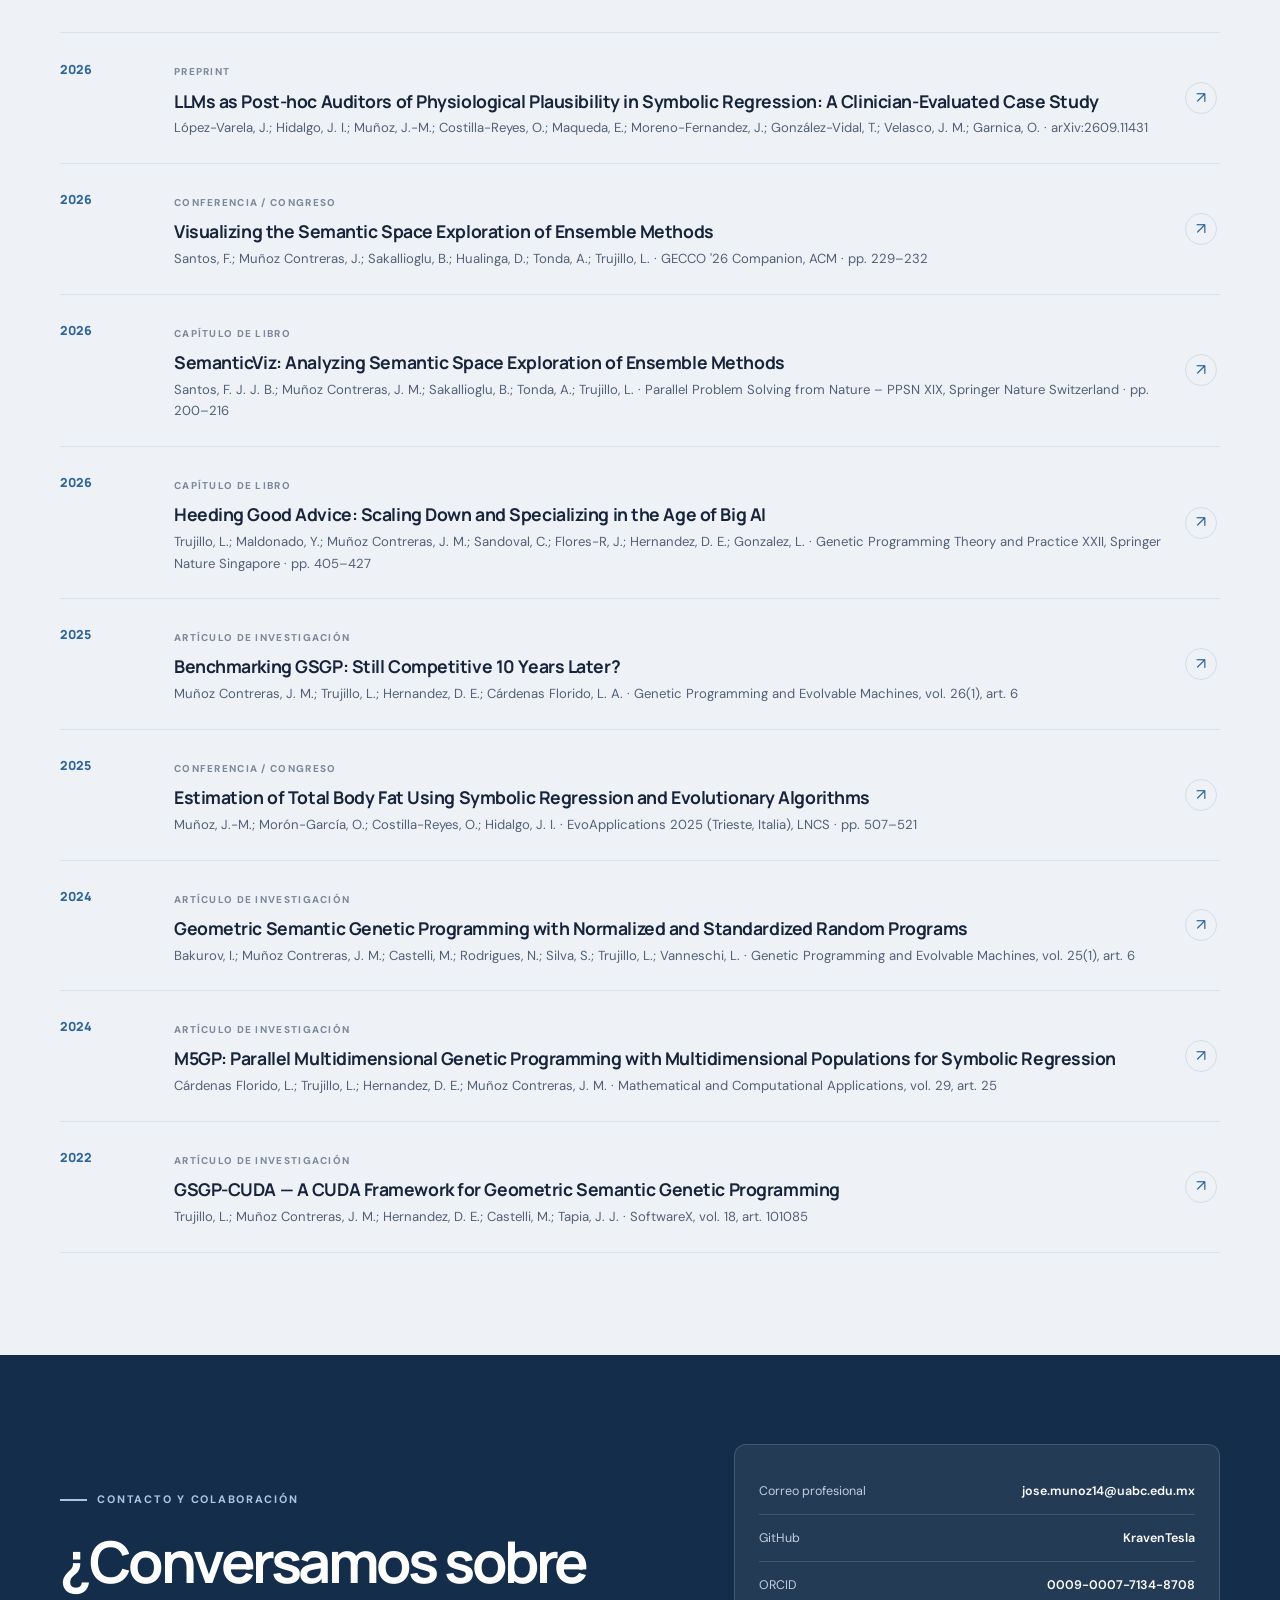
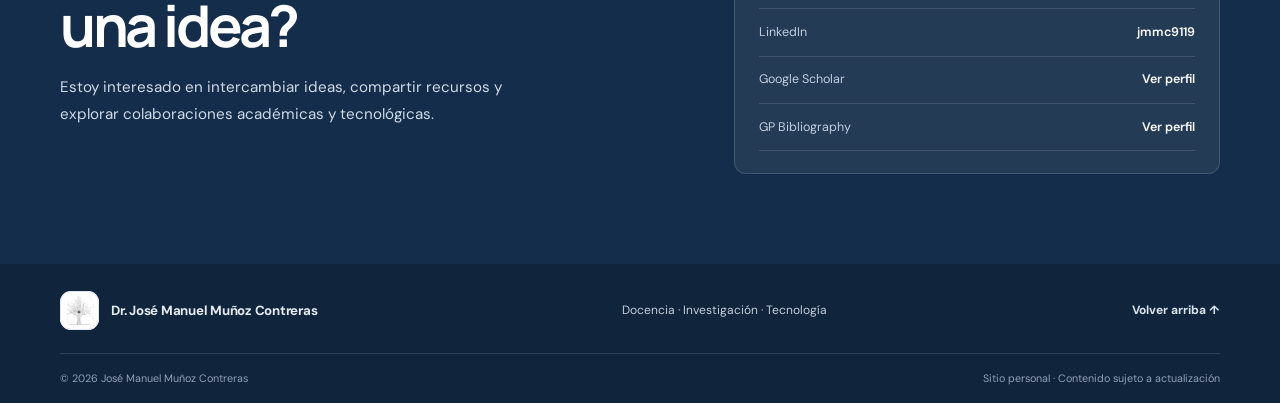
==== commit 2024eada: "Agrega clase introductoria de Programación Genética y la vincula en docencia" ====
--- a/index.html
+++ b/index.html
@@ -213,6 +213,7 @@
           <article class="course-item"><span class="course-number">01</span><div><h3 data-i18n="course1Title">Sistemas operativos y Linux</h3><p data-i18n="course1Text">Guías, comandos esenciales y prácticas de administración.</p></div><span class="course-arrow">↗</span></article>
           <article class="course-item"><span class="course-number">02</span><div><h3 data-i18n="course2Title">Redes y servicios</h3><p data-i18n="course2Text">Prácticas de conectividad, SSH y servicios de red.</p></div><span class="course-arrow">↗</span></article>
           <article class="course-item"><span class="course-number">03</span><div><h3 data-i18n="course3Title">Programación</h3><p data-i18n="course3Text">Ejercicios, proyectos y material de apoyo.</p></div><span class="course-arrow">↗</span></article>
+          <a class="course-item course-link" href="gp-class.html"><span class="course-number">04</span><div><h3 data-i18n="course4Title">Programación Genética</h3><p data-i18n="course4Text">Clase introductoria: de los árboles de expresión a las líneas de investigación y problemas abiertos.</p></div><span class="course-arrow" aria-hidden="true">↗</span></a>
         </div>
       </div>
     </section>
--- a/styles.css
+++ b/styles.css
@@ -116,6 +116,10 @@
 .course-item h3 { margin: 0; font: 700 1rem var(--display); letter-spacing: -.025em; }
 .course-item p { margin: .3rem 0 0; color: var(--ink-soft); font-size: .82rem; }
 .course-arrow { color: var(--blue); }
+.course-link { transition: background .2s; }
+.course-link:hover h3, .course-link:focus-visible h3 { color: var(--blue); }
+.course-link .course-arrow { transition: transform .2s; }
+.course-link:hover .course-arrow { transform: translate(3px,-3px); }
 .project-grid { display: grid; grid-template-columns: repeat(3, 1fr); gap: 1rem; }
 .project-card { overflow: hidden; background: white; border: 1px solid var(--line); border-radius: 12px; transition: transform .2s, box-shadow .2s; }
 .project-card:hover { transform: translateY(-4px); box-shadow: var(--shadow); }
